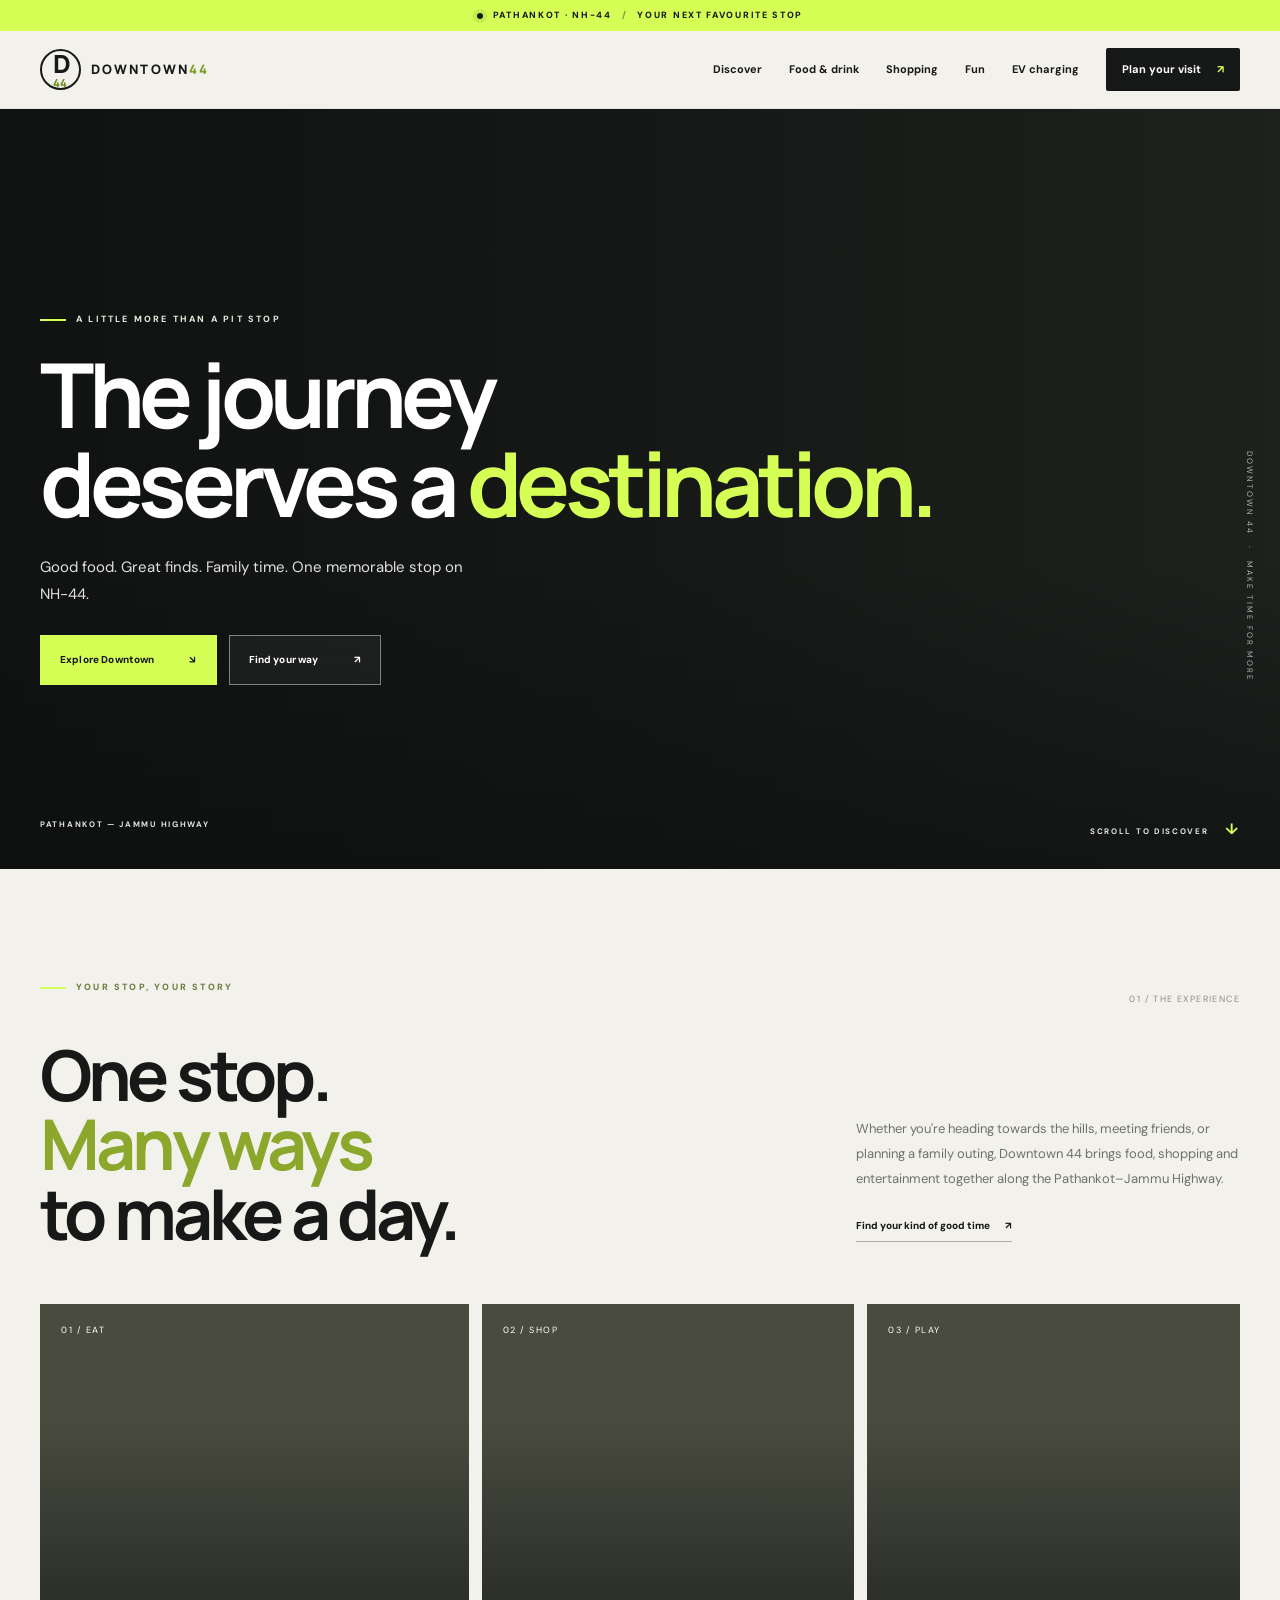
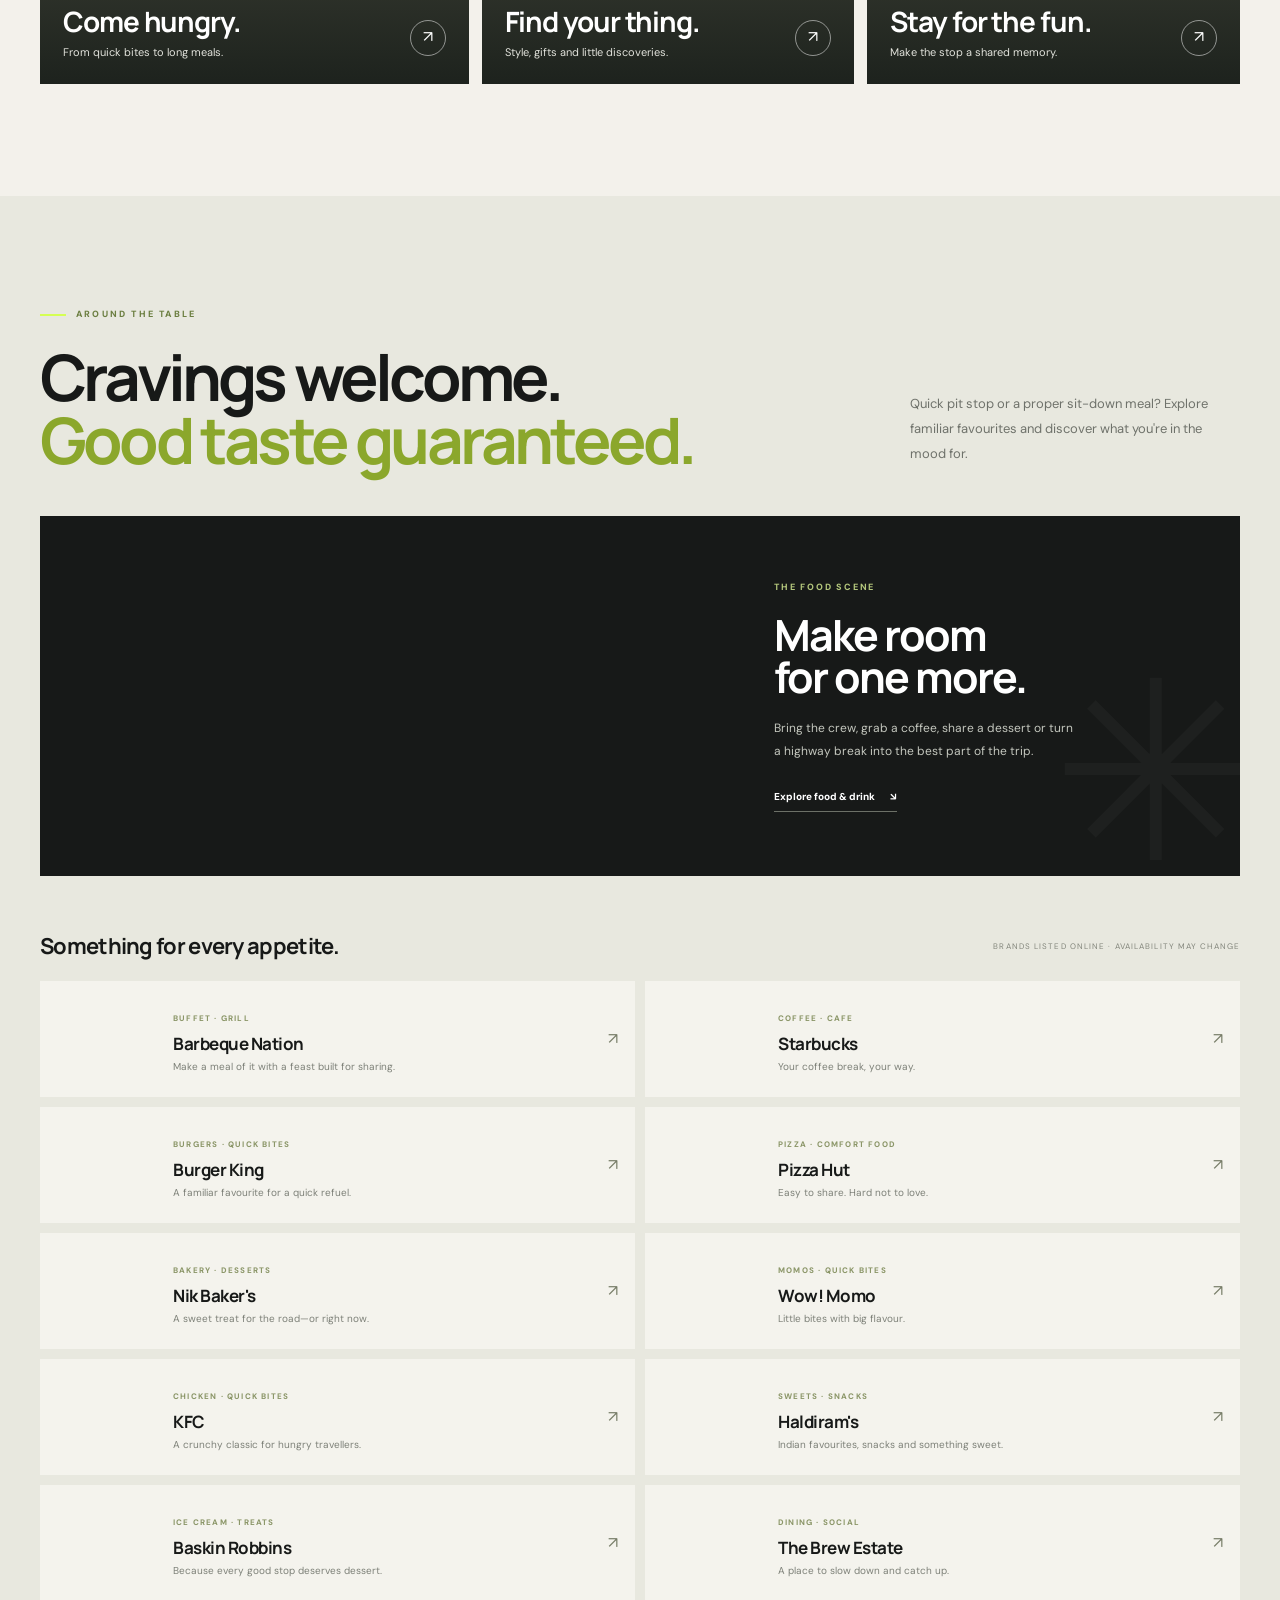
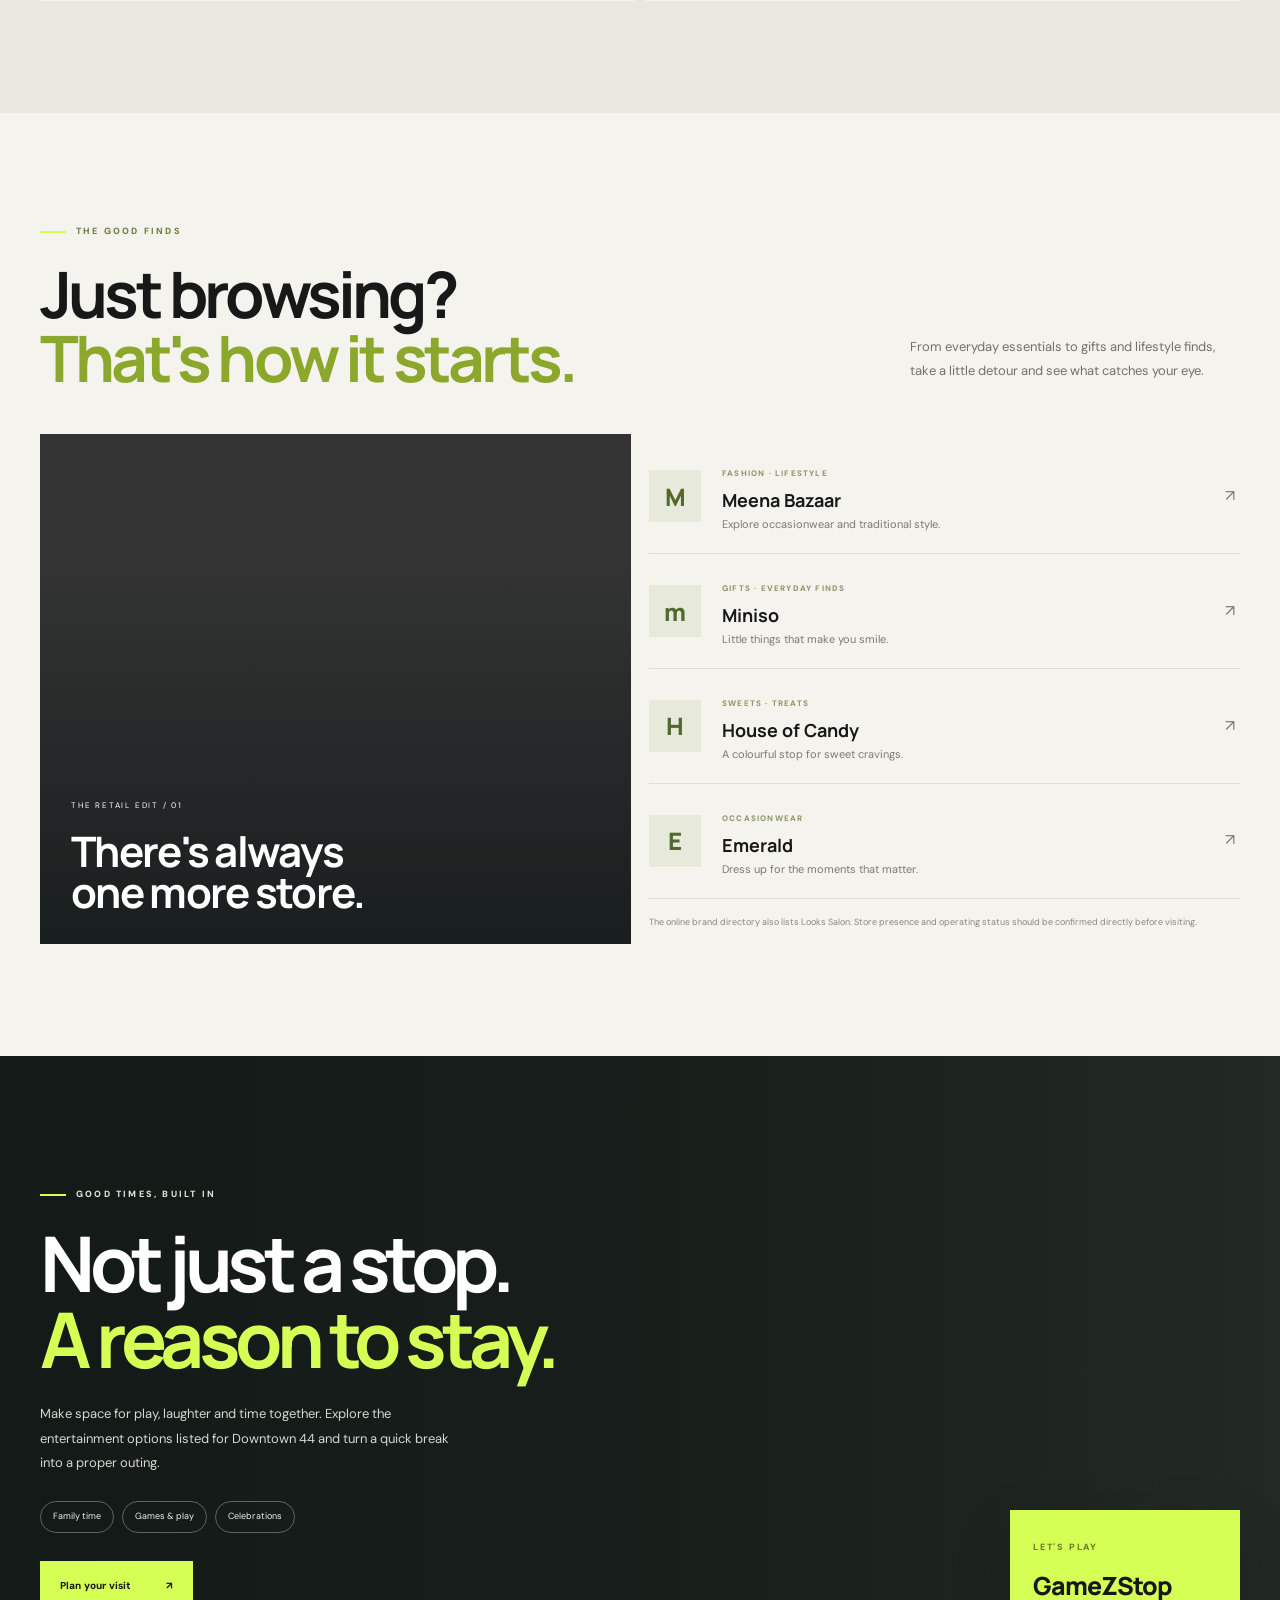
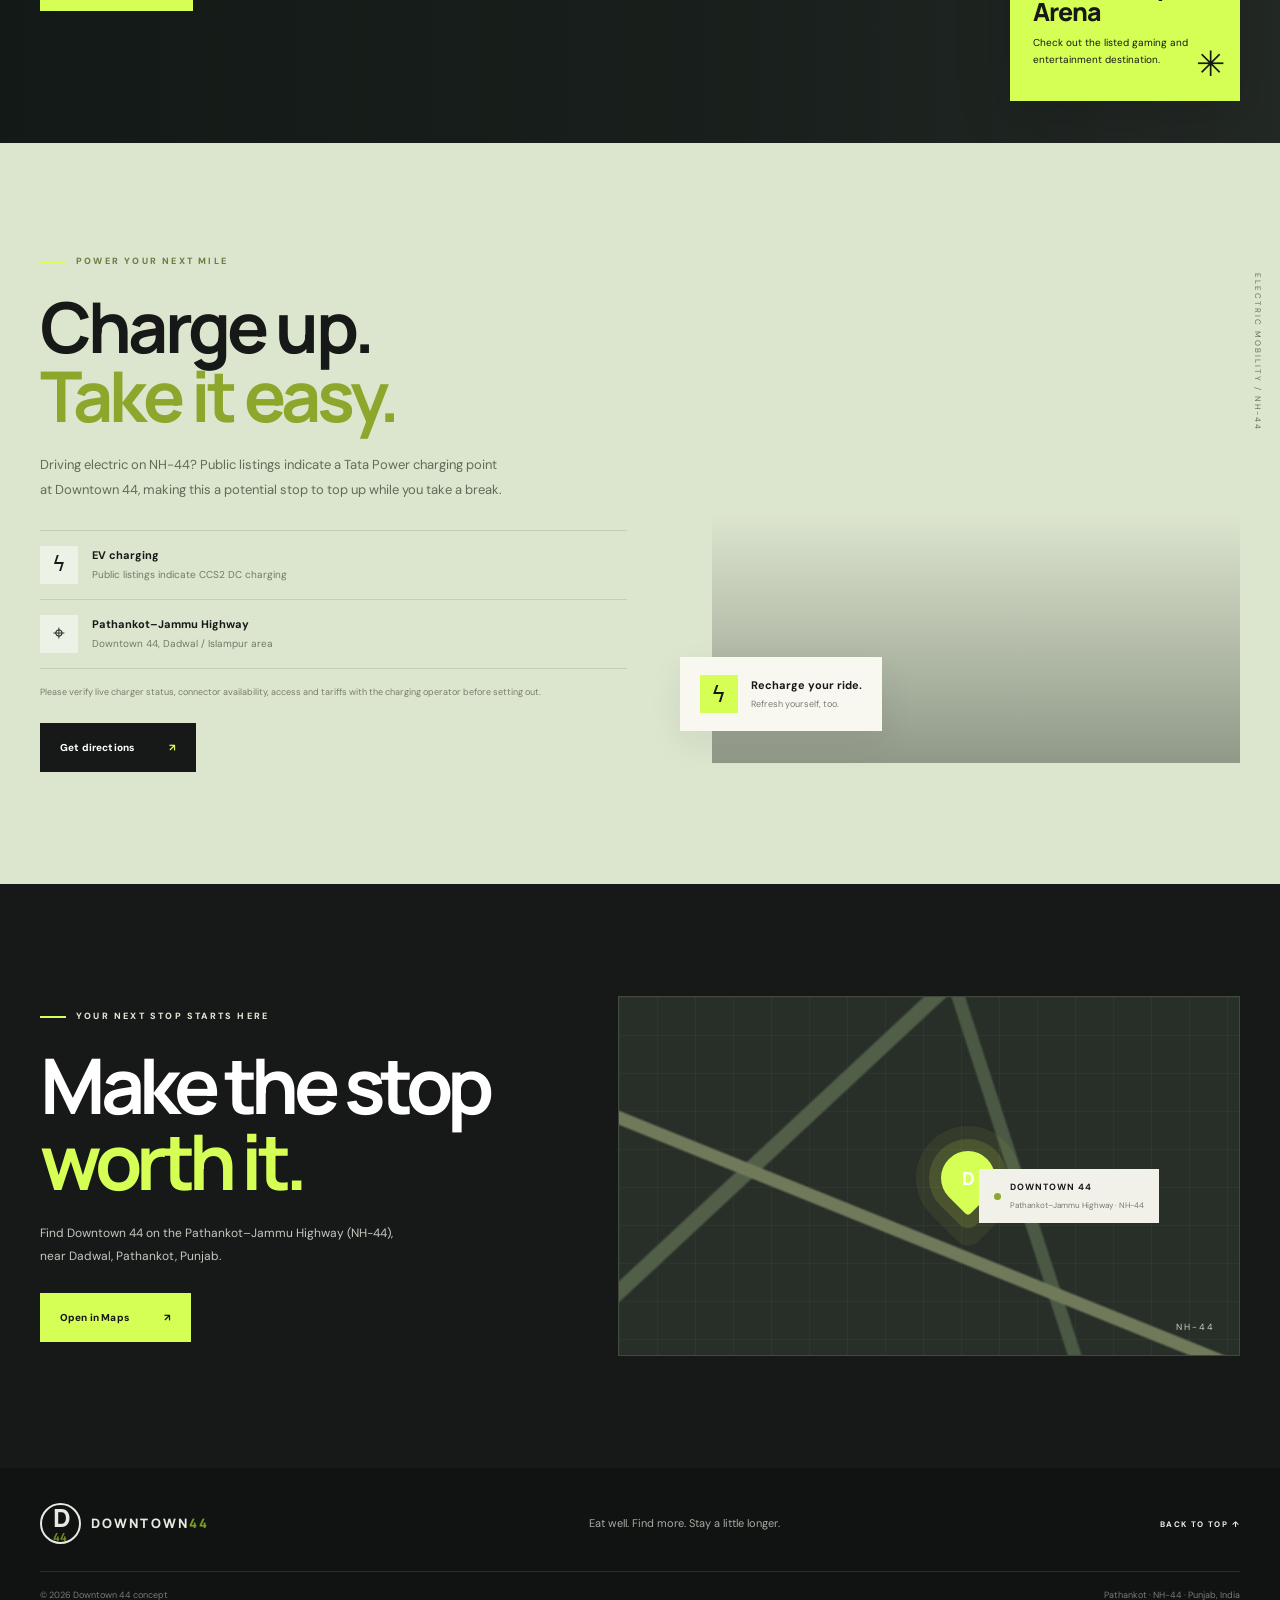
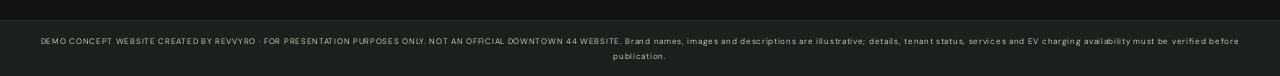
==== index.html @ 4dc2b1dd "Add files via upload" ====
<!DOCTYPE html>
<html lang="en">
<head>
  <meta charset="UTF-8">
  <meta name="viewport" content="width=device-width, initial-scale=1.0">
  <meta name="theme-color" content="#111313">
  <meta name="description" content="A concept website for Downtown 44 on NH-44 near Pathankot: discover food, shopping, family fun and EV charging.">
  <title>Downtown 44 — Make the Stop Worth It</title>
  <link rel="preconnect" href="https://fonts.googleapis.com">
  <link rel="preconnect" href="https://fonts.gstatic.com" crossorigin>
  <link href="https://fonts.googleapis.com/css2?family=DM+Sans:wght@400;500;600;700&family=Manrope:wght@400;500;600;700;800&display=swap" rel="stylesheet">
  <link rel="stylesheet" href="style.css">
  <script src="script.js" defer></script>
</head>
<body>
  <div class="announcement"><span class="pulse"></span> PATHANKOT · NH-44 <span class="announcement-divider">/</span> YOUR NEXT FAVOURITE STOP</div>
  <header class="header" id="top">
    <a class="brand" href="#top" aria-label="Downtown 44 home"><span class="brand-symbol">D<span>44</span></span><span class="brand-word">DOWNTOWN<span>44</span></span></a>
    <button class="menu-toggle" id="menuToggle" aria-label="Open navigation" aria-expanded="false">☰</button>
    <nav class="nav" id="nav">
      <a href="#discover">Discover</a><a href="#food">Food & drink</a><a href="#shopping">Shopping</a><a href="#fun">Fun</a><a href="#ev">EV charging</a>
      <a class="nav-visit" href="#visit">Plan your visit <span>↗</span></a>
    </nav>
  </header>

  <main>
    <section class="hero" id="discover">
      <div class="hero-image" role="img" aria-label="Modern lifestyle destination at golden hour"></div>
      <div class="hero-shade"></div>
      <div class="hero-content wrap">
        <p class="eyebrow light"><span class="eyebrow-line"></span> A LITTLE MORE THAN A PIT STOP</p>
        <h1>The journey<br>deserves a <em>destination.</em></h1>
        <p class="hero-lead">Good food. Great finds. Family time. One memorable stop on NH-44.</p>
        <div class="hero-buttons"><a class="btn btn-lime" href="#experiences">Explore Downtown <span>↘</span></a><a class="btn btn-glass" href="#visit">Find your way <span>↗</span></a></div>
        <div class="hero-bottom"><span>PATHANKOT — JAMMU HIGHWAY</span><span class="hero-scroll">SCROLL TO DISCOVER <b>↓</b></span></div>
      </div>
      <div class="hero-side-label">DOWNTOWN 44 <span>·</span> MAKE TIME FOR MORE</div>
    </section>

    <section class="intro wrap section-pad" id="experiences">
      <div class="intro-top reveal"><p class="eyebrow"><span class="eyebrow-line"></span> YOUR STOP, YOUR STORY</p><span class="section-number">01 / THE EXPERIENCE</span></div>
      <div class="intro-grid reveal"><h2>One stop.<br><em>Many ways</em><br>to make a day.</h2><div class="intro-copy"><p>Whether you're heading towards the hills, meeting friends, or planning a family outing, Downtown 44 brings food, shopping and entertainment together along the Pathankot–Jammu Highway.</p><a class="under-link" href="#food">Find your kind of good time <span>↗</span></a></div></div>
      <div class="category-grid">
        <a class="category-card category-food reveal" href="#food"><div class="category-bg"></div><span class="category-index">01 / EAT</span><div class="category-info"><h3>Come hungry.</h3><span class="round-arrow">↗</span><p>From quick bites to long meals.</p></div></a>
        <a class="category-card category-shop reveal" href="#shopping"><div class="category-bg"></div><span class="category-index">02 / SHOP</span><div class="category-info"><h3>Find your thing.</h3><span class="round-arrow">↗</span><p>Style, gifts and little discoveries.</p></div></a>
        <a class="category-card category-fun reveal" href="#fun"><div class="category-bg"></div><span class="category-index">03 / PLAY</span><div class="category-info"><h3>Stay for the fun.</h3><span class="round-arrow">↗</span><p>Make the stop a shared memory.</p></div></a>
      </div>
    </section>

    <section class="food-section section-pad" id="food">
      <div class="wrap">
        <div class="section-head reveal"><div><p class="eyebrow"><span class="eyebrow-line"></span> AROUND THE TABLE</p><h2>Cravings welcome.<br><em>Good taste guaranteed.</em></h2></div><p>Quick pit stop or a proper sit-down meal? Explore familiar favourites and discover what you're in the mood for.</p></div>
        <div class="food-feature reveal">
          <div class="food-photo"></div>
          <div class="food-feature-copy"><span class="kicker">THE FOOD SCENE</span><h3>Make room<br>for one more.</h3><p>Bring the crew, grab a coffee, share a dessert or turn a highway break into the best part of the trip.</p><a class="under-link" href="#food-list">Explore food & drink <span>↘</span></a><span class="big-asterisk">✳</span></div>
        </div>
        <div class="brand-heading reveal" id="food-list"><h3>Something for every appetite.</h3><span>BRANDS LISTED ONLINE · AVAILABILITY MAY CHANGE</span></div>
        <div class="brand-grid">
          <article class="brand-card reveal"><div class="brand-photo photo-bbq"></div><div><span class="brand-type">BUFFET · GRILL</span><h4>Barbeque Nation</h4><p>Make a meal of it with a feast built for sharing.</p></div><span class="brand-arrow">↗</span></article>
          <article class="brand-card reveal"><div class="brand-photo photo-coffee"></div><div><span class="brand-type">COFFEE · CAFE</span><h4>Starbucks</h4><p>Your coffee break, your way.</p></div><span class="brand-arrow">↗</span></article>
          <article class="brand-card reveal"><div class="brand-photo photo-burger"></div><div><span class="brand-type">BURGERS · QUICK BITES</span><h4>Burger King</h4><p>A familiar favourite for a quick refuel.</p></div><span class="brand-arrow">↗</span></article>
          <article class="brand-card reveal"><div class="brand-photo photo-pizza"></div><div><span class="brand-type">PIZZA · COMFORT FOOD</span><h4>Pizza Hut</h4><p>Easy to share. Hard not to love.</p></div><span class="brand-arrow">↗</span></article>
          <article class="brand-card reveal"><div class="brand-photo photo-bakery"></div><div><span class="brand-type">BAKERY · DESSERTS</span><h4>Nik Baker's</h4><p>A sweet treat for the road—or right now.</p></div><span class="brand-arrow">↗</span></article>
          <article class="brand-card reveal"><div class="brand-photo photo-momo"></div><div><span class="brand-type">MOMOS · QUICK BITES</span><h4>Wow! Momo</h4><p>Little bites with big flavour.</p></div><span class="brand-arrow">↗</span></article>
          <article class="brand-card reveal"><div class="brand-photo photo-kfc"></div><div><span class="brand-type">CHICKEN · QUICK BITES</span><h4>KFC</h4><p>A crunchy classic for hungry travellers.</p></div><span class="brand-arrow">↗</span></article>
          <article class="brand-card reveal"><div class="brand-photo photo-sweets"></div><div><span class="brand-type">SWEETS · SNACKS</span><h4>Haldiram's</h4><p>Indian favourites, snacks and something sweet.</p></div><span class="brand-arrow">↗</span></article>
          <article class="brand-card reveal"><div class="brand-photo photo-icecream"></div><div><span class="brand-type">ICE CREAM · TREATS</span><h4>Baskin Robbins</h4><p>Because every good stop deserves dessert.</p></div><span class="brand-arrow">↗</span></article>
          <article class="brand-card reveal"><div class="brand-photo photo-brew"></div><div><span class="brand-type">DINING · SOCIAL</span><h4>The Brew Estate</h4><p>A place to slow down and catch up.</p></div><span class="brand-arrow">↗</span></article>
        </div>
      </div>
    </section>

    <section class="shopping-section section-pad" id="shopping">
      <div class="wrap">
        <div class="section-head reveal"><div><p class="eyebrow"><span class="eyebrow-line"></span> THE GOOD FINDS</p><h2>Just browsing?<br><em>That's how it starts.</em></h2></div><p>From everyday essentials to gifts and lifestyle finds, take a little detour and see what catches your eye.</p></div>
        <div class="shopping-layout">
          <div class="shopping-main reveal"><div class="shopping-image"></div><div class="shopping-caption"><span>THE RETAIL EDIT / 01</span><h3>There's always<br>one more store.</h3></div></div>
          <div class="shopping-side">
            <article class="shop-item reveal"><span class="shop-symbol">M</span><div><span class="brand-type">FASHION · LIFESTYLE</span><h3>Meena Bazaar</h3><p>Explore occasionwear and traditional style.</p></div><span class="brand-arrow">↗</span></article>
            <article class="shop-item reveal"><span class="shop-symbol">m</span><div><span class="brand-type">GIFTS · EVERYDAY FINDS</span><h3>Miniso</h3><p>Little things that make you smile.</p></div><span class="brand-arrow">↗</span></article>
            <article class="shop-item reveal"><span class="shop-symbol">H</span><div><span class="brand-type">SWEETS · TREATS</span><h3>House of Candy</h3><p>A colourful stop for sweet cravings.</p></div><span class="brand-arrow">↗</span></article>
            <article class="shop-item reveal"><span class="shop-symbol">E</span><div><span class="brand-type">OCCASIONWEAR</span><h3>Emerald</h3><p>Dress up for the moments that matter.</p></div><span class="brand-arrow">↗</span></article>
            <p class="small-note">The online brand directory also lists Looks Salon. Store presence and operating status should be confirmed directly before visiting.</p>
          </div>
        </div>
      </div>
    </section>

    <section class="fun-section section-pad" id="fun">
      <div class="fun-image"></div><div class="fun-overlay"></div>
      <div class="wrap fun-content reveal"><p class="eyebrow light"><span class="eyebrow-line"></span> GOOD TIMES, BUILT IN</p><h2>Not just a stop.<br><em>A reason to stay.</em></h2><p>Make space for play, laughter and time together. Explore the entertainment options listed for Downtown 44 and turn a quick break into a proper outing.</p><div class="fun-pills"><span>Family time</span><span>Games & play</span><span>Celebrations</span></div><a class="btn btn-lime" href="#visit">Plan your visit <span>↗</span></a></div>
      <div class="fun-card reveal"><span class="kicker">LET'S PLAY</span><h3>GameZStop<br>Arena</h3><p>Check out the listed gaming and entertainment destination.</p><span class="fun-card-mark">✳</span></div>
    </section>

    <section class="ev-section section-pad" id="ev">
      <div class="wrap ev-layout">
        <div class="ev-copy reveal"><p class="eyebrow"><span class="eyebrow-line"></span> POWER YOUR NEXT MILE</p><h2>Charge up.<br><em>Take it easy.</em></h2><p>Driving electric on NH-44? Public listings indicate a Tata Power charging point at Downtown 44, making this a potential stop to top up while you take a break.</p><div class="ev-details"><div><span class="ev-icon">ϟ</span><span><b>EV charging</b><small>Public listings indicate CCS2 DC charging</small></span></div><div><span class="ev-icon">⌖</span><span><b>Pathankot–Jammu Highway</b><small>Downtown 44, Dadwal / Islampur area</small></span></div></div><p class="ev-warning">Please verify live charger status, connector availability, access and tariffs with the charging operator before setting out.</p><a class="btn btn-dark" href="https://www.google.com/maps/search/?api=1&query=Downtown+44+Pathankot+Jammu+Highway" target="_blank" rel="noopener">Get directions <span>↗</span></a></div>
        <div class="ev-visual reveal"><div class="ev-photo"></div><div class="charge-badge"><span class="charge-bolt">ϟ</span><span><b>Recharge your ride.</b><small>Refresh yourself, too.</small></span></div><span class="ev-vertical">ELECTRIC MOBILITY / NH-44</span></div>
      </div>
    </section>

    <section class="visit-section section-pad" id="visit">
      <div class="wrap visit-layout">
        <div class="visit-copy reveal"><p class="eyebrow light"><span class="eyebrow-line"></span> YOUR NEXT STOP STARTS HERE</p><h2>Make the stop<br><em>worth it.</em></h2><p>Find Downtown 44 on the Pathankot–Jammu Highway (NH-44), near Dadwal, Pathankot, Punjab.</p><a class="btn btn-lime" href="https://www.google.com/maps/search/?api=1&query=Pathankot+Downtown+44" target="_blank" rel="noopener">Open in Maps <span>↗</span></a></div>
        <div class="map-card reveal"><div class="map-lines"></div><div class="map-pin"><span>D</span></div><div class="map-label"><span class="map-label-dot"></span><div><b>DOWNTOWN 44</b><small>Pathankot–Jammu Highway · NH-44</small></div></div><div class="map-road-label">NH-44</div></div>
      </div>
    </section>
  </main>

  <footer class="footer">
    <div class="wrap footer-top"><a class="brand footer-brand" href="#top"><span class="brand-symbol">D<span>44</span></span><span class="brand-word">DOWNTOWN<span>44</span></span></a><p>Eat well. Find more. Stay a little longer.</p><a class="back-top" href="#top">BACK TO TOP ↑</a></div>
    <div class="wrap footer-bottom"><span>© <span id="year"></span> Downtown 44 concept</span><span>Pathankot · NH-44 · Punjab, India</span></div>
    <div class="demo-disclaimer">DEMO CONCEPT WEBSITE CREATED BY REVVYRO · FOR PRESENTATION PURPOSES ONLY. NOT AN OFFICIAL DOWNTOWN 44 WEBSITE. Brand names, images and descriptions are illustrative; details, tenant status, services and EV charging availability must be verified before publication.</div>
  </footer>
</body>
</html>
---- style.css ----
*{box-sizing:border-box}html{scroll-behavior:smooth;scroll-padding-top:92px}body{margin:0;background:#f3f1eb;color:#171918;font-family:"DM Sans",sans-serif;line-height:1.55}a{color:inherit;text-decoration:none}img{max-width:100%}:root{--ink:#171918;--muted:#71746e;--paper:#f3f1eb;--lime:#d5ff54;--line:#dcdcd3;--serif:"Manrope",sans-serif}.wrap{width:min(1200px,calc(100% - 64px));margin-inline:auto}.announcement{height:31px;display:flex;align-items:center;justify-content:center;gap:10px;background:var(--lime);font-size:9px;font-weight:800;letter-spacing:1.7px}.pulse{height:6px;width:6px;background:#171918;border-radius:50%;box-shadow:0 0 0 4px #17191816}.announcement-divider{opacity:.45}.header{height:78px;display:flex;align-items:center;justify-content:space-between;padding:0 max(32px,calc((100vw - 1200px)/2));position:sticky;top:0;z-index:50;background:rgba(243,241,235,.92);backdrop-filter:blur(18px);border-bottom:1px solid #17191810}.brand{display:flex;align-items:center;gap:10px}.brand-symbol{font:800 25px/1 var(--serif);letter-spacing:-2px;border:2px solid #171918;border-radius:50%;width:41px;height:41px;display:grid;place-items:center;position:relative}.brand-symbol span{font-size:11px;letter-spacing:-.5px;color:#6d8e1a;margin-left:-2px}.brand-word{font:800 13px/1 var(--serif);letter-spacing:2.1px}.brand-word span{color:#7c9c25}.nav{display:flex;align-items:center;gap:27px;font-size:11px;font-weight:700}.nav>a:not(.nav-visit){position:relative}.nav>a:not(.nav-visit):after{content:"";position:absolute;left:0;bottom:-7px;width:0;height:1px;background:#171918;transition:width .25s}.nav>a:not(.nav-visit):hover:after{width:100%}.nav-visit{background:#171918;color:white;padding:13px 16px;border-radius:2px}.nav-visit span{color:var(--lime);margin-left:13px}.menu-toggle{display:none}
.hero{height:min(760px,calc(100vh - 109px));min-height:620px;position:relative;overflow:hidden;background:#20221f;color:white}.hero-image{position:absolute;inset:0;background-image:url("https://dynamic-media-cdn.tripadvisor.com/media/photo-o/32/dd/12/af/pathankot-downtown-44.jpg?h=1200&s=1&w=1200");background-size:cover;background-position:center 48%;animation:heroZoom 18s ease-in-out infinite alternate;transform:scale(1.04)}.hero-shade{position:absolute;inset:0;background:linear-gradient(90deg,rgba(12,15,14,.82) 0%,rgba(12,15,14,.55) 48%,rgba(12,15,14,.08) 100%),linear-gradient(0deg,rgba(12,15,14,.62),transparent 40%)}.hero-content{position:relative;z-index:2;height:100%;display:flex;flex-direction:column;justify-content:center;padding-top:20px}.eyebrow{font-size:9px;font-weight:800;letter-spacing:2.2px;color:#6b7e40;margin:0 0 23px;display:flex;align-items:center;gap:10px}.eyebrow.light{color:#e4e7d9}.eyebrow-line{display:inline-block;width:26px;height:2px;background:var(--lime)}h1,h2,h3,h4,p{margin-top:0}.hero h1,.intro h2,.section-head h2,.fun-content h2,.ev-copy h2,.visit-copy h2{font:700 clamp(53px,7vw,94px)/.99 var(--serif);letter-spacing:-5.5px;margin:0}.hero h1 em,.intro h2 em,.section-head h2 em,.fun-content h2 em,.ev-copy h2 em,.visit-copy h2 em{font-style:normal;color:var(--lime)}.hero-lead{max-width:440px;font-size:15px;line-height:1.8;color:#e1e2dd;margin:27px 0 27px}.hero-buttons{display:flex;gap:12px}.btn{display:inline-flex;align-items:center;justify-content:space-between;gap:35px;padding:16px 19px;font-size:10px;font-weight:800;letter-spacing:.15px;transition:transform .25s,background .25s;border:1px solid transparent}.btn:hover{transform:translateY(-3px)}.btn-lime{background:var(--lime);color:#171918}.btn-lime:hover{background:#e1ff88}.btn-glass{border-color:#ffffff70;color:white;background:#ffffff0c;backdrop-filter:blur(10px)}.btn-glass:hover{background:#ffffff1b}.btn-dark{background:#171918;color:white}.btn-dark span{color:var(--lime)}.hero-bottom{position:absolute;bottom:28px;left:0;right:0;display:flex;justify-content:space-between;font-size:8px;letter-spacing:1.7px;font-weight:700;color:#e5e6df}.hero-scroll b{color:var(--lime);font-size:15px;margin-left:13px}.hero-side-label{position:absolute;right:24px;top:45%;writing-mode:vertical-rl;letter-spacing:2px;font-size:8px;color:#ffffffa6}.hero-side-label span{color:var(--lime);padding:7px 0}
.section-pad{padding:112px 0}.intro-top{display:flex;justify-content:space-between;align-items:center}.section-number{font-size:9px;color:#8b8c82;letter-spacing:1.4px}.intro-grid{display:grid;grid-template-columns:1.15fr .6fr;gap:80px;align-items:end;margin:22px 0 56px}.intro h2,.section-head h2,.ev-copy h2{font-size:clamp(46px,5.5vw,70px);letter-spacing:-3.8px}.intro h2 em,.section-head h2 em,.ev-copy h2 em{color:#8ba72c}.intro-copy{padding-bottom:6px}.intro-copy p,.section-head>p{font-size:13px;color:#6f726b;line-height:1.9}.under-link{display:inline-block;margin-top:14px;font-size:10px;font-weight:800;border-bottom:1px solid #aeb0a6;padding-bottom:7px}.under-link span{margin-left:13px}.category-grid{display:grid;grid-template-columns:1.15fr 1fr 1fr;gap:13px}.category-card{height:380px;position:relative;overflow:hidden;color:white;background:#4b4d40}.category-bg{position:absolute;inset:0;background-size:cover;background-position:center;transition:transform .8s cubic-bezier(.2,.7,.2,1)}.category-card:hover .category-bg{transform:scale(1.07)}.category-bg:after{content:"";position:absolute;inset:0;background:linear-gradient(0deg,#111714c9 0%,#11171408 70%)}.category-food .category-bg{background-image:url("https://bn.barbequenation.com/sites/default/files/styles/webp_convert/public/2025-02/DSC08572_6_11zon.jpg.webp?itok=7MD4poUl")}.category-shop .category-bg{background-image:url("https://is1-ssl.mzstatic.com/image/thumb/zrn33TD40R5q4GApuZZ0Zw/1600x1040bb.png")}.category-fun .category-bg{background-image:url("https://media.licdn.com/dms/image/v2/C4D22AQFE0TpWUgr4Tg/feedshare-shrink_800/feedshare-shrink_800/0/1647827990464?e=2147483647&t=P0e_RGbykfJbpN4oZSQeIOB7Jr4Sf2uPBgRId0QOll4&v=beta")}.category-index{position:absolute;top:20px;left:21px;font-size:9px;letter-spacing:1.5px}.category-info{position:absolute;bottom:23px;left:23px;right:23px}.category-info h3{font:700 28px var(--serif);letter-spacing:-1.1px;margin:0}.category-info p{font-size:11px;color:#e1e2db;margin:4px 0 0}.round-arrow{position:absolute;right:0;bottom:5px;border:1px solid #ffffff80;border-radius:50%;width:36px;height:36px;display:grid;place-items:center;transition:background .2s,color .2s}.category-card:hover .round-arrow{background:var(--lime);color:#171918;border-color:var(--lime)}
.food-section{background:#e8e8df}.section-head{display:flex;justify-content:space-between;align-items:end;gap:55px;margin-bottom:45px}.section-head h2{font-size:clamp(42px,5vw,65px)}.section-head>p{max-width:330px;margin-bottom:5px}.food-feature{display:grid;grid-template-columns:1.15fr .85fr;min-height:360px;background:#171918;color:white}.food-photo{min-height:360px;background:url("https://bn.barbequenation.com/sites/default/files/styles/webp_convert/public/2025-02/DSC08572_6_11zon.jpg.webp?itok=7MD4poUl") center/cover}.food-feature-copy{position:relative;overflow:hidden;padding:48px 44px;display:flex;flex-direction:column;align-items:flex-start;justify-content:center}.kicker{font-size:9px;letter-spacing:1.8px;color:#b4c77c;font-weight:800}.food-feature-copy h3{font:700 43px/.98 var(--serif);letter-spacing:-2px;margin:19px 0}.food-feature-copy p{font-size:12px;color:#c4c7be;line-height:1.9;max-width:300px}.food-feature-copy .under-link{color:white;border-color:#6c7067}.big-asterisk{position:absolute;right:-20px;bottom:-93px;font-size:250px;color:#ffffff08}.brand-heading{display:flex;align-items:center;justify-content:space-between;margin:55px 0 20px}.brand-heading h3{font:700 22px var(--serif);letter-spacing:-.7px;margin:0}.brand-heading>span{font-size:8px;color:#83867c;letter-spacing:1.1px}.brand-grid{display:grid;grid-template-columns:repeat(2,1fr);gap:10px}.brand-card{min-height:116px;display:grid;grid-template-columns:104px 1fr 20px;gap:17px;align-items:center;background:#f4f3ed;padding:12px;position:relative;transition:transform .25s,box-shadow .25s}.brand-card:hover{transform:translateY(-3px);box-shadow:0 12px 25px #24291a0b}.brand-photo{width:104px;height:92px;background-size:cover;background-position:center;filter:saturate(.8)}.photo-bbq{background-image:url("https://images.unsplash.com/photo-1544025162-d76694265947?auto=format&fit=crop&w=350&q=75")}.photo-coffee{background-image:url("https://images.unsplash.com/photo-1509042239860-f550ce710b93?auto=format&fit=crop&w=350&q=75")}.photo-burger{background-image:url("https://images.unsplash.com/photo-1568901346375-23c9450c58cd?auto=format&fit=crop&w=350&q=75")}.photo-pizza{background-image:url("https://images.unsplash.com/photo-1513104890138-7c749659a591?auto=format&fit=crop&w=350&q=75")}.photo-bakery{background-image:url("https://images.unsplash.com/photo-1509440159596-0249088772ff?auto=format&fit=crop&w=350&q=75")}.photo-momo{background-image:url("https://images.unsplash.com/photo-1563245372-f21724e3856d?auto=format&fit=crop&w=350&q=75")}.photo-kfc{background-image:url("https://images.unsplash.com/photo-1626082927389-6cd097cdc6ec?auto=format&fit=crop&w=350&q=75")}.photo-sweets{background-image:url("https://images.unsplash.com/photo-1571506165871-ee72a35bc9d4?auto=format&fit=crop&w=350&q=75")}.photo-icecream{background-image:url("https://images.unsplash.com/photo-1563805042-7684c019e1cb?auto=format&fit=crop&w=350&q=75")}.photo-brew{background-image:url("https://images.unsplash.com/photo-1514933651103-005eec06c04b?auto=format&fit=crop&w=350&q=75")}.brand-type{font-size:8px;font-weight:800;letter-spacing:1.2px;color:#8b9668}.brand-card h4{font:700 17px var(--serif);letter-spacing:-.5px;margin:4px 0}.brand-card p{font-size:10px;color:#7d8078;margin:0;line-height:1.6}.brand-arrow{font-size:16px;color:#777d68;justify-self:center}
.shopping-section{background:#f5f3ed}.shopping-layout{display:grid;grid-template-columns:1fr 1fr;gap:18px}.shopping-main{position:relative;min-height:510px;background:#333}.shopping-image{position:absolute;inset:0;background:url("https://dynamic-media-cdn.tripadvisor.com/media/photo-o/32/dd/12/af/pathankot-downtown-44.jpg?h=1200&s=1&w=1200") center/cover}.shopping-image:after{content:"";position:absolute;inset:0;background:linear-gradient(0deg,#111918c9,transparent 75%)}.shopping-caption{position:absolute;bottom:31px;left:31px;color:white}.shopping-caption span{font-size:8px;letter-spacing:1.8px}.shopping-caption h3{font:700 42px/.98 var(--serif);letter-spacing:-1.7px;margin:15px 0 0}.shopping-side{display:flex;flex-direction:column;justify-content:center}.shop-item{display:grid;grid-template-columns:56px 1fr 20px;gap:17px;align-items:center;padding:20px 0;border-bottom:1px solid var(--line)}.shop-symbol{width:52px;height:52px;display:grid;place-items:center;background:#e7e9db;font:800 24px var(--serif);color:#53682b}.shop-item h3{font:700 18px var(--serif);margin:4px 0}.shop-item p{font-size:11px;color:#777b72;margin:0}.small-note{font-size:9px;line-height:1.7;color:#85887f;margin-top:16px}
.fun-section{position:relative;min-height:590px;background:#252b27;color:white;overflow:hidden;display:flex;align-items:center}.fun-image{position:absolute;inset:0;background:url("https://media.licdn.com/dms/image/v2/C4D22AQFE0TpWUgr4Tg/feedshare-shrink_800/feedshare-shrink_800/0/1647827990464?e=2147483647&t=P0e_RGbykfJbpN4oZSQeIOB7Jr4Sf2uPBgRId0QOll4&v=beta") center 45%/cover;filter:saturate(.8)}.fun-overlay{position:absolute;inset:0;background:linear-gradient(90deg,#121815ed 0%,#121815a8 55%,#12181520 100%)}.fun-content{position:relative;z-index:1;padding-top:20px;padding-bottom:20px}.fun-content h2,.visit-copy h2{font-size:clamp(48px,6vw,77px)}.fun-content>p:not(.eyebrow){max-width:430px;font-size:13px;line-height:1.9;color:#d5d8cf;margin:25px 0}.fun-pills{display:flex;gap:8px;flex-wrap:wrap;margin-bottom:28px}.fun-pills span{font-size:9px;padding:8px 12px;border:1px solid #ffffff50;border-radius:30px;color:#f1f2ed}.fun-card{position:absolute;z-index:2;right:max(32px,calc((100vw - 1200px)/2));bottom:42px;width:230px;padding:23px;background:var(--lime);color:#171918;box-shadow:0 18px 55px #0002}.fun-card .kicker{color:#687d24}.fun-card h3{font:800 25px/1.05 var(--serif);letter-spacing:-1px;margin:15px 0 8px}.fun-card p{font-size:10px;line-height:1.7;max-width:160px}.fun-card-mark{position:absolute;right:15px;bottom:9px;font-size:35px}
.ev-section{background:#dce5ce}.ev-layout{display:grid;grid-template-columns:1fr .9fr;gap:85px;align-items:center}.ev-copy h2{font-size:clamp(48px,5.5vw,70px)}.ev-copy>p:not(.eyebrow):not(.ev-warning){font-size:13px;line-height:1.9;color:#626b59;max-width:470px;margin:23px 0}.ev-details{border-top:1px solid #c4cfb4;margin:27px 0 15px}.ev-details>div{display:flex;gap:14px;align-items:center;border-bottom:1px solid #c4cfb4;padding:15px 0}.ev-icon{display:grid;place-items:center;width:38px;height:38px;background:#edf2e6;font-size:21px}.ev-details b,.ev-details small{display:block}.ev-details b{font-size:11px}.ev-details small{font-size:10px;color:#727a68;margin-top:3px}.ev-warning{font-size:9px;line-height:1.8;color:#777e6d;margin:0 0 23px}.ev-visual{height:500px;position:relative}.ev-photo{position:absolute;inset:0;background:url("https://is1-ssl.mzstatic.com/image/thumb/zrn33TD40R5q4GApuZZ0Zw/1600x1040bb.png") center/cover}.ev-photo:after{content:"";position:absolute;inset:0;background:linear-gradient(0deg,#13191660,transparent 50%)}.charge-badge{position:absolute;left:-32px;bottom:32px;background:#f8f8f1;padding:18px 20px;display:flex;align-items:center;gap:13px;box-shadow:0 12px 35px #20271912}.charge-bolt{width:38px;height:38px;display:grid;place-items:center;background:var(--lime);font-size:23px}.charge-badge b,.charge-badge small{display:block}.charge-badge b{font-size:11px}.charge-badge small{font-size:9px;color:#777c70;margin-top:4px}.ev-vertical{position:absolute;right:-24px;top:10px;writing-mode:vertical-rl;font-size:8px;letter-spacing:2px;color:#65705b}
.visit-section{background:#171918;color:white}.visit-layout{display:grid;grid-template-columns:.8fr 1fr;gap:80px;align-items:center}.visit-copy h2 em{color:var(--lime)}.visit-copy>p:not(.eyebrow){font-size:12px;line-height:1.9;color:#c5c9c0;max-width:360px;margin:23px 0 25px}.map-card{height:360px;position:relative;overflow:hidden;background:#282e28;border:1px solid #41483c;background-image:linear-gradient(#ffffff08 1px,transparent 1px),linear-gradient(90deg,#ffffff08 1px,transparent 1px);background-size:38px 38px}.map-lines{position:absolute;inset:-20%;background:linear-gradient(30deg,transparent 42%,#707a5b 42.3%,#707a5b 43.5%,transparent 43.8%),linear-gradient(145deg,transparent 35%,#515e48 35.3%,#515e48 36.7%,transparent 37%),linear-gradient(80deg,transparent 58%,#4b5944 58.3%,#4b5944 59.4%,transparent 59.7%);transform:rotate(-8deg)}.map-pin{position:absolute;left:52%;top:43%;width:54px;height:54px;background:var(--lime);border-radius:50% 50% 50% 4px;transform:rotate(-45deg);display:grid;place-items:center;box-shadow:0 0 0 12px #d5ff5422,0 0 0 25px #d5ff5410}.map-pin span{font:800 18px var(--serif);transform:rotate(45deg)}.map-label{position:absolute;left:calc(52% + 38px);top:48%;background:#f2f1e9;color:#171918;padding:12px 15px;display:flex;align-items:center;gap:9px;white-space:nowrap}.map-label-dot{width:7px;height:7px;background:#8ca72d;border-radius:50%}.map-label b,.map-label small{display:block}.map-label b{font-size:9px;letter-spacing:1px}.map-label small{font-size:8px;color:#75796f;margin-top:4px}.map-road-label{position:absolute;right:24px;bottom:20px;color:#cbd1c2;font-size:9px;letter-spacing:2px}
.footer{background:#111312;color:#e8e9e3;padding:35px 0 0}.footer-top{display:flex;align-items:center;justify-content:space-between;padding-bottom:27px;border-bottom:1px solid #ffffff1b}.footer-brand .brand-symbol{border-color:#e8e9e3}.footer-top>p{font-size:11px;color:#a8aca2;margin:0}.back-top{font-size:8px;font-weight:800;letter-spacing:1.4px}.footer-bottom{display:flex;justify-content:space-between;padding:17px 0;color:#777d73;font-size:9px}.demo-disclaimer{background:#1c201c;color:#c0c6b3;text-align:center;font-size:8px;letter-spacing:.7px;line-height:1.8;padding:13px 24px;border-top:1px solid #ffffff12}
.reveal{opacity:0;transform:translateY(24px);transition:opacity .8s ease,transform .8s cubic-bezier(.2,.7,.2,1)}.reveal.visible{opacity:1;transform:translateY(0)}.category-card:nth-child(2),.brand-card:nth-child(2),.shop-item:nth-child(2){transition-delay:.06s}.category-card:nth-child(3),.brand-card:nth-child(3),.shop-item:nth-child(3){transition-delay:.12s}
@keyframes heroZoom{from{transform:scale(1.04)}to{transform:scale(1.12)}}@media(prefers-reduced-motion:reduce){html{scroll-behavior:auto}*,*:before,*:after{animation:none!important;transition:none!important}.reveal{opacity:1;transform:none}}
@media(max-width:950px){.header{padding:0 25px}.nav{gap:15px}.nav>a{font-size:10px}.wrap{width:calc(100% - 50px)}.intro-grid{gap:35px}.category-card{height:320px}.ev-layout,.visit-layout{gap:40px}.fun-card{right:25px}.brand-card{grid-template-columns:80px 1fr 15px;gap:12px}.brand-photo{width:80px;height:82px}.brand-card h4{font-size:15px}}
@media(max-width:700px){.announcement{font-size:7px;letter-spacing:1.2px}.header{height:68px;padding:0 19px}.brand-word{font-size:11px}.brand-symbol{width:36px;height:36px;font-size:22px}.menu-toggle{display:block;border:0;background:transparent;font-size:24px;color:#171918}.nav{display:none;position:absolute;top:68px;left:0;right:0;padding:20px;background:var(--paper);border-bottom:1px solid var(--line);flex-direction:column;align-items:stretch;gap:20px}.nav.open{display:flex}.nav-visit{text-align:center}.wrap{width:calc(100% - 38px)}.hero{height:690px;min-height:0}.hero-image{background-position:58% center}.hero-shade{background:linear-gradient(90deg,#0c0f0ee8,#0c0f0e6b 100%),linear-gradient(0deg,#0c0f0e80,transparent 45%)}.hero h1{font-size:clamp(50px,12vw,72px);letter-spacing:-3.8px}.hero-lead{font-size:13px;max-width:340px}.hero-bottom{bottom:20px;font-size:7px;letter-spacing:1px}.hero-scroll{font-size:0}.hero-scroll b{font-size:16px}.hero-side-label{right:8px;font-size:7px}.section-pad{padding:76px 0}.intro-top{align-items:flex-start}.section-number{font-size:7px}.intro-grid{grid-template-columns:1fr;gap:20px;margin:12px 0 32px}.intro h2,.section-head h2,.ev-copy h2{font-size:clamp(43px,10vw,58px);letter-spacing:-2.7px}.intro-copy p,.section-head>p{font-size:12px}.category-grid{grid-template-columns:1fr;gap:10px}.category-card{height:300px}.category-info h3{font-size:27px}.section-head{display:block;margin-bottom:30px}.section-head>p{max-width:450px;margin-top:18px}.food-feature{grid-template-columns:1fr}.food-photo{min-height:250px}.food-feature-copy{padding:32px 25px}.food-feature-copy h3{font-size:38px}.brand-heading{display:block;margin:38px 0 16px}.brand-heading h3{font-size:20px}.brand-heading>span{display:block;margin-top:7px;font-size:7px}.brand-grid{grid-template-columns:1fr}.brand-card{grid-template-columns:88px 1fr 16px;min-height:105px}.brand-photo{width:88px;height:80px}.shopping-layout{grid-template-columns:1fr}.shopping-main{min-height:400px}.shopping-side{padding-top:5px}.shop-item{padding:16px 0}.fun-section{min-height:690px;align-items:flex-start;padding-top:76px;padding-bottom:220px}.fun-overlay{background:linear-gradient(90deg,#121815ed,#1218158c),linear-gradient(0deg,#1218158f,transparent)}.fun-content h2,.visit-copy h2{font-size:clamp(47px,10vw,67px);letter-spacing:-3px}.fun-content>p:not(.eyebrow){font-size:12px}.fun-card{bottom:25px;left:19px;right:auto;width:210px;padding:18px}.ev-layout{grid-template-columns:1fr;gap:38px}.ev-visual{height:380px;margin-left:12px}.charge-badge{left:-12px;bottom:20px}.ev-vertical{right:-15px}.visit-layout{grid-template-columns:1fr;gap:35px}.map-card{height:300px}.map-label{left:calc(52% + 25px);padding:10px}.map-label small{white-space:normal;max-width:140px}.footer-top{align-items:flex-start;gap:18px;flex-wrap:wrap}.footer-top>p{order:3;width:100%}.footer-bottom{gap:12px;font-size:8px}.demo-disclaimer{font-size:7px;padding:13px 18px}}
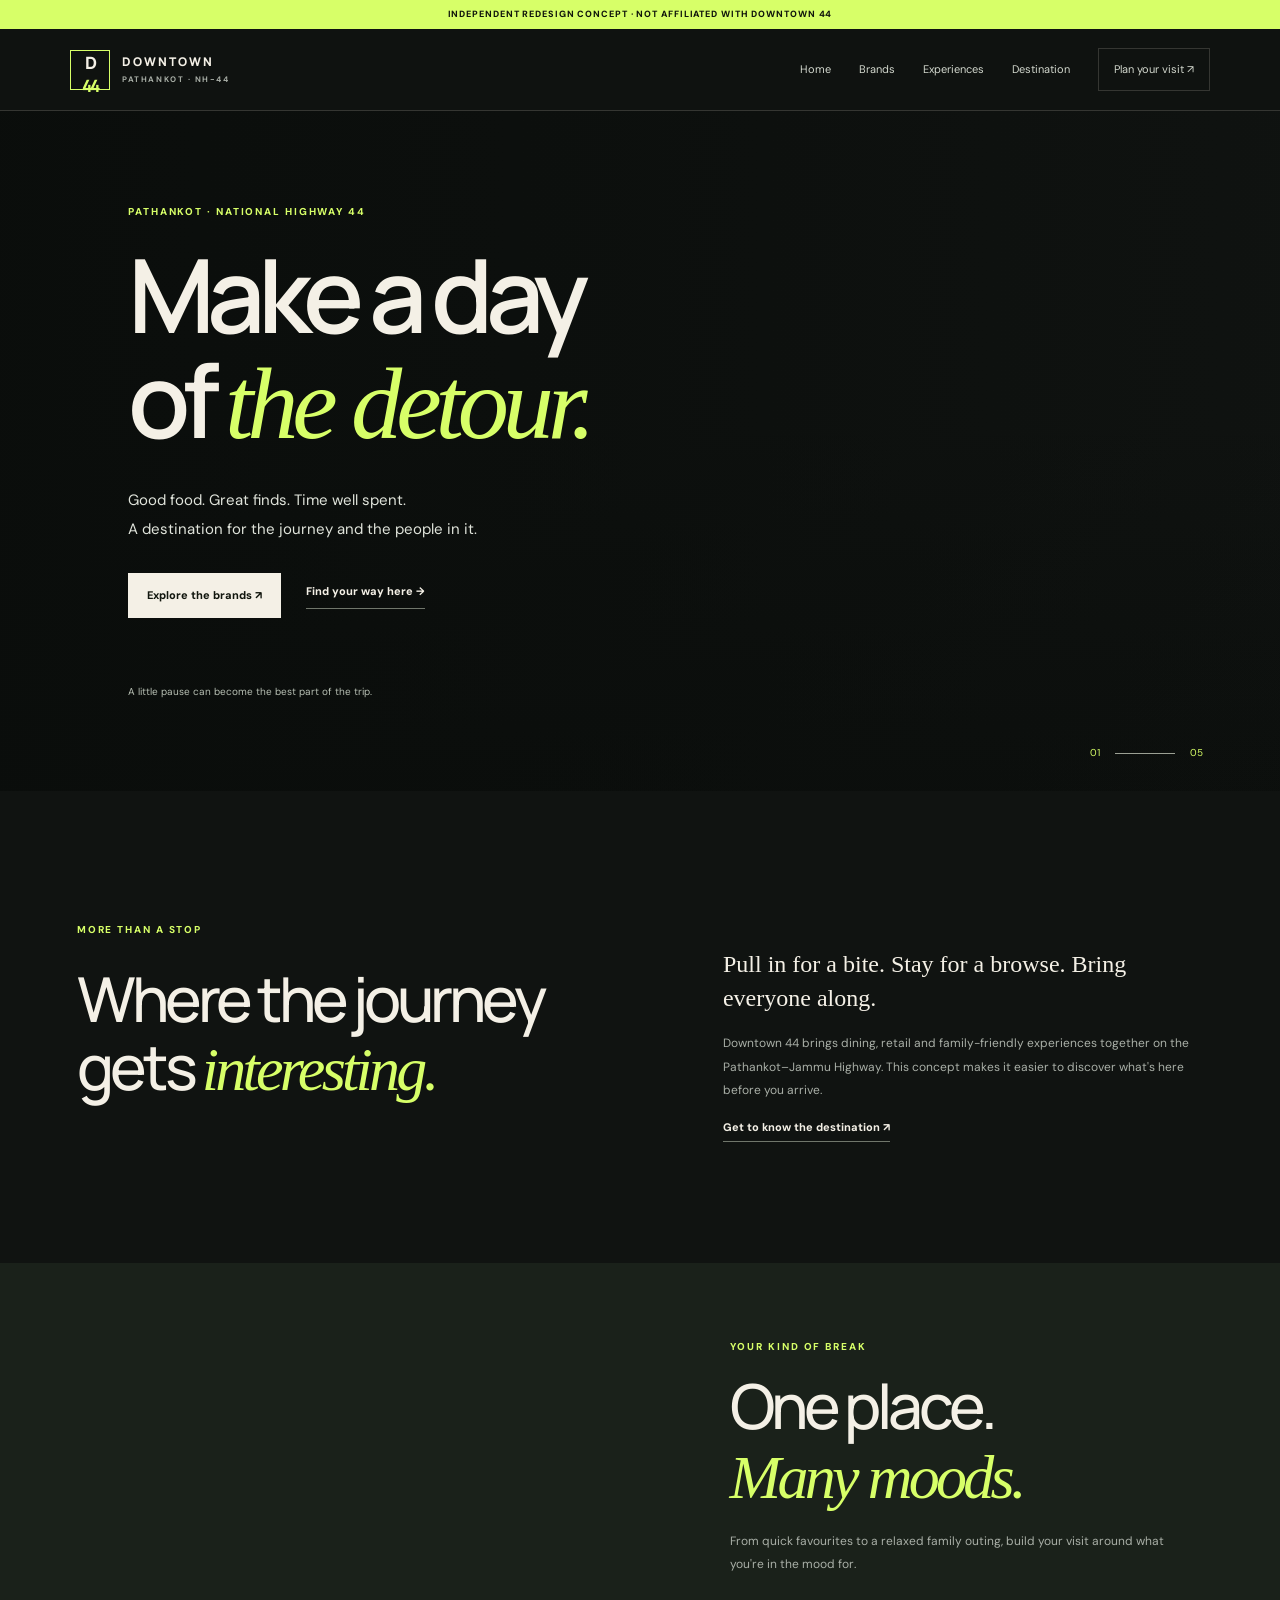
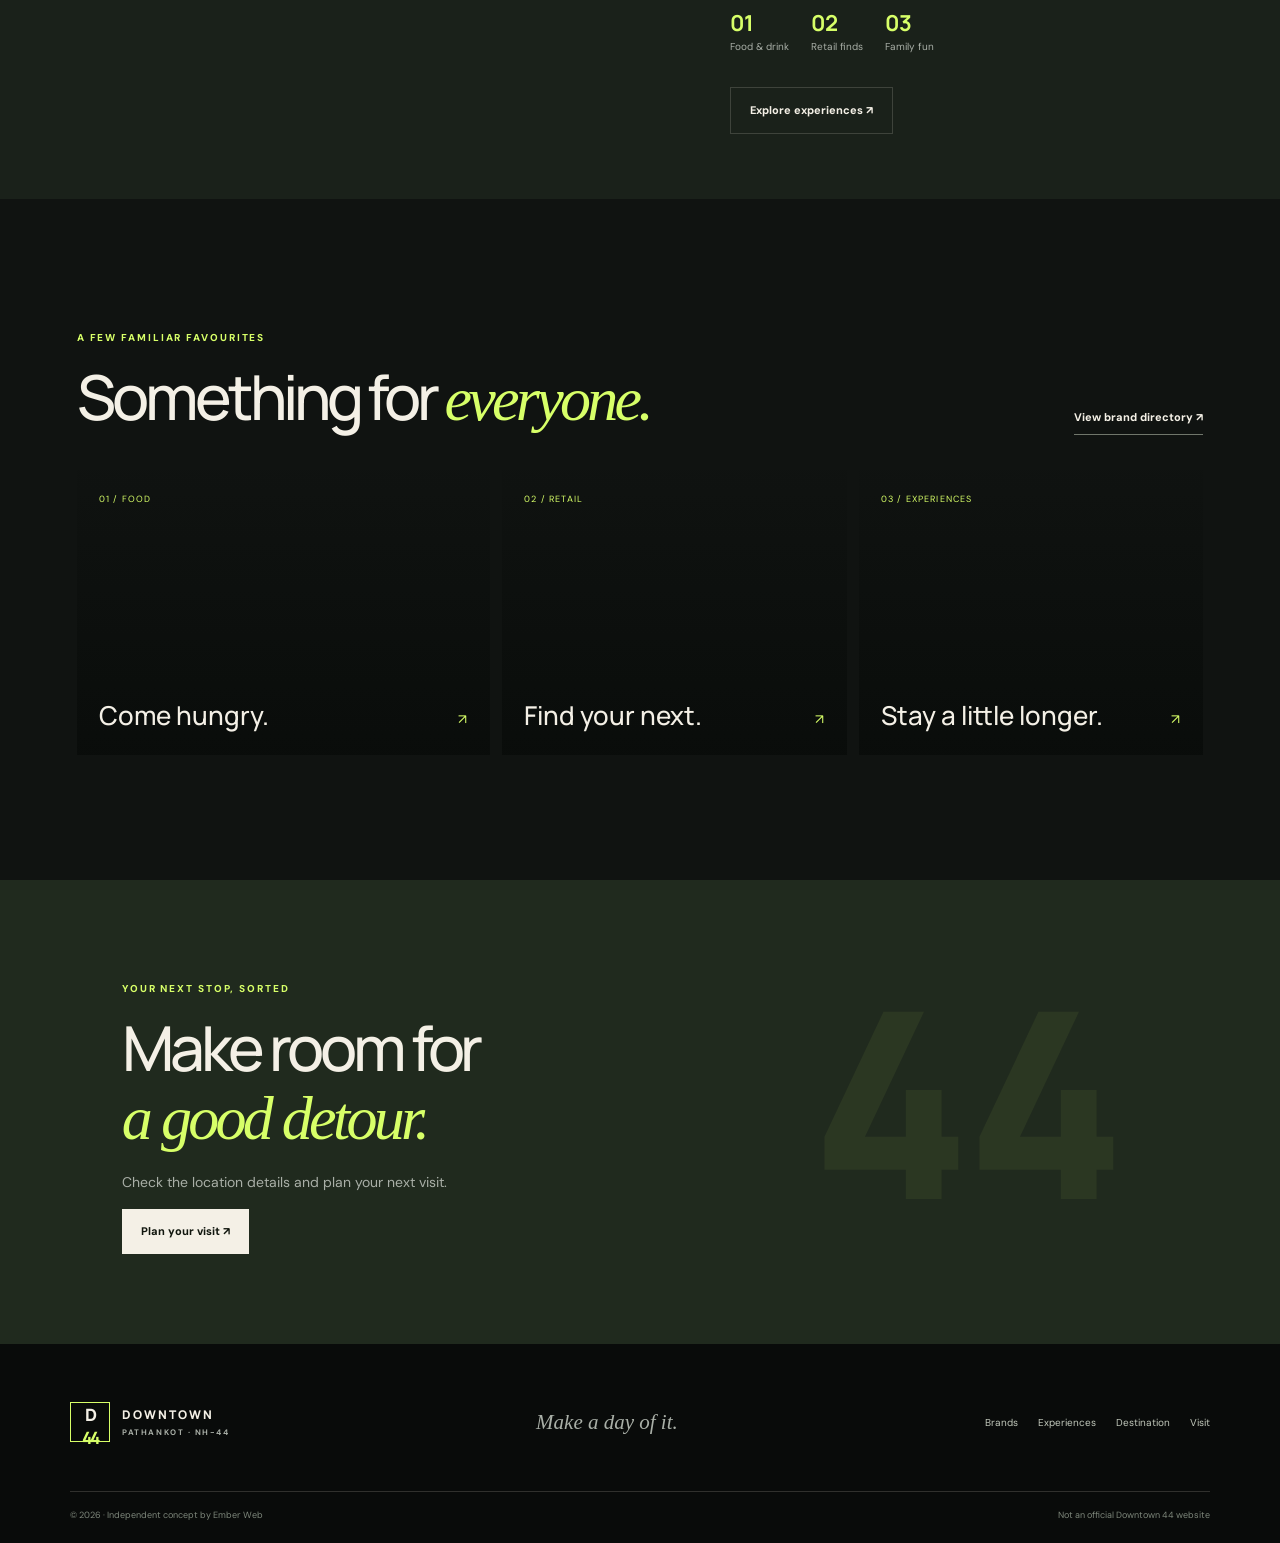
==== commit 82445d32: "Add files via upload" ====
--- a/index.html
+++ b/index.html
@@ -1,116 +1,8 @@
-<!DOCTYPE html>
-<html lang="en">
-<head>
-  <meta charset="UTF-8">
-  <meta name="viewport" content="width=device-width, initial-scale=1.0">
-  <meta name="theme-color" content="#111313">
-  <meta name="description" content="A concept website for Downtown 44 on NH-44 near Pathankot: discover food, shopping, family fun and EV charging.">
-  <title>Downtown 44 — Make the Stop Worth It</title>
-  <link rel="preconnect" href="https://fonts.googleapis.com">
-  <link rel="preconnect" href="https://fonts.gstatic.com" crossorigin>
-  <link href="https://fonts.googleapis.com/css2?family=DM+Sans:wght@400;500;600;700&family=Manrope:wght@400;500;600;700;800&display=swap" rel="stylesheet">
-  <link rel="stylesheet" href="style.css">
-  <script src="script.js" defer></script>
-</head>
-<body>
-  <div class="announcement"><span class="pulse"></span> PATHANKOT · NH-44 <span class="announcement-divider">/</span> YOUR NEXT FAVOURITE STOP</div>
-  <header class="header" id="top">
-    <a class="brand" href="#top" aria-label="Downtown 44 home"><span class="brand-symbol">D<span>44</span></span><span class="brand-word">DOWNTOWN<span>44</span></span></a>
-    <button class="menu-toggle" id="menuToggle" aria-label="Open navigation" aria-expanded="false">☰</button>
-    <nav class="nav" id="nav">
-      <a href="#discover">Discover</a><a href="#food">Food & drink</a><a href="#shopping">Shopping</a><a href="#fun">Fun</a><a href="#ev">EV charging</a>
-      <a class="nav-visit" href="#visit">Plan your visit <span>↗</span></a>
-    </nav>
-  </header>
-
-  <main>
-    <section class="hero" id="discover">
-      <div class="hero-image" role="img" aria-label="Modern lifestyle destination at golden hour"></div>
-      <div class="hero-shade"></div>
-      <div class="hero-content wrap">
-        <p class="eyebrow light"><span class="eyebrow-line"></span> A LITTLE MORE THAN A PIT STOP</p>
-        <h1>The journey<br>deserves a <em>destination.</em></h1>
-        <p class="hero-lead">Good food. Great finds. Family time. One memorable stop on NH-44.</p>
-        <div class="hero-buttons"><a class="btn btn-lime" href="#experiences">Explore Downtown <span>↘</span></a><a class="btn btn-glass" href="#visit">Find your way <span>↗</span></a></div>
-        <div class="hero-bottom"><span>PATHANKOT — JAMMU HIGHWAY</span><span class="hero-scroll">SCROLL TO DISCOVER <b>↓</b></span></div>
-      </div>
-      <div class="hero-side-label">DOWNTOWN 44 <span>·</span> MAKE TIME FOR MORE</div>
-    </section>
-
-    <section class="intro wrap section-pad" id="experiences">
-      <div class="intro-top reveal"><p class="eyebrow"><span class="eyebrow-line"></span> YOUR STOP, YOUR STORY</p><span class="section-number">01 / THE EXPERIENCE</span></div>
-      <div class="intro-grid reveal"><h2>One stop.<br><em>Many ways</em><br>to make a day.</h2><div class="intro-copy"><p>Whether you're heading towards the hills, meeting friends, or planning a family outing, Downtown 44 brings food, shopping and entertainment together along the Pathankot–Jammu Highway.</p><a class="under-link" href="#food">Find your kind of good time <span>↗</span></a></div></div>
-      <div class="category-grid">
-        <a class="category-card category-food reveal" href="#food"><div class="category-bg"></div><span class="category-index">01 / EAT</span><div class="category-info"><h3>Come hungry.</h3><span class="round-arrow">↗</span><p>From quick bites to long meals.</p></div></a>
-        <a class="category-card category-shop reveal" href="#shopping"><div class="category-bg"></div><span class="category-index">02 / SHOP</span><div class="category-info"><h3>Find your thing.</h3><span class="round-arrow">↗</span><p>Style, gifts and little discoveries.</p></div></a>
-        <a class="category-card category-fun reveal" href="#fun"><div class="category-bg"></div><span class="category-index">03 / PLAY</span><div class="category-info"><h3>Stay for the fun.</h3><span class="round-arrow">↗</span><p>Make the stop a shared memory.</p></div></a>
-      </div>
-    </section>
-
-    <section class="food-section section-pad" id="food">
-      <div class="wrap">
-        <div class="section-head reveal"><div><p class="eyebrow"><span class="eyebrow-line"></span> AROUND THE TABLE</p><h2>Cravings welcome.<br><em>Good taste guaranteed.</em></h2></div><p>Quick pit stop or a proper sit-down meal? Explore familiar favourites and discover what you're in the mood for.</p></div>
-        <div class="food-feature reveal">
-          <div class="food-photo"></div>
-          <div class="food-feature-copy"><span class="kicker">THE FOOD SCENE</span><h3>Make room<br>for one more.</h3><p>Bring the crew, grab a coffee, share a dessert or turn a highway break into the best part of the trip.</p><a class="under-link" href="#food-list">Explore food & drink <span>↘</span></a><span class="big-asterisk">✳</span></div>
-        </div>
-        <div class="brand-heading reveal" id="food-list"><h3>Something for every appetite.</h3><span>BRANDS LISTED ONLINE · AVAILABILITY MAY CHANGE</span></div>
-        <div class="brand-grid">
-          <article class="brand-card reveal"><div class="brand-photo photo-bbq"></div><div><span class="brand-type">BUFFET · GRILL</span><h4>Barbeque Nation</h4><p>Make a meal of it with a feast built for sharing.</p></div><span class="brand-arrow">↗</span></article>
-          <article class="brand-card reveal"><div class="brand-photo photo-coffee"></div><div><span class="brand-type">COFFEE · CAFE</span><h4>Starbucks</h4><p>Your coffee break, your way.</p></div><span class="brand-arrow">↗</span></article>
-          <article class="brand-card reveal"><div class="brand-photo photo-burger"></div><div><span class="brand-type">BURGERS · QUICK BITES</span><h4>Burger King</h4><p>A familiar favourite for a quick refuel.</p></div><span class="brand-arrow">↗</span></article>
-          <article class="brand-card reveal"><div class="brand-photo photo-pizza"></div><div><span class="brand-type">PIZZA · COMFORT FOOD</span><h4>Pizza Hut</h4><p>Easy to share. Hard not to love.</p></div><span class="brand-arrow">↗</span></article>
-          <article class="brand-card reveal"><div class="brand-photo photo-bakery"></div><div><span class="brand-type">BAKERY · DESSERTS</span><h4>Nik Baker's</h4><p>A sweet treat for the road—or right now.</p></div><span class="brand-arrow">↗</span></article>
-          <article class="brand-card reveal"><div class="brand-photo photo-momo"></div><div><span class="brand-type">MOMOS · QUICK BITES</span><h4>Wow! Momo</h4><p>Little bites with big flavour.</p></div><span class="brand-arrow">↗</span></article>
-          <article class="brand-card reveal"><div class="brand-photo photo-kfc"></div><div><span class="brand-type">CHICKEN · QUICK BITES</span><h4>KFC</h4><p>A crunchy classic for hungry travellers.</p></div><span class="brand-arrow">↗</span></article>
-          <article class="brand-card reveal"><div class="brand-photo photo-sweets"></div><div><span class="brand-type">SWEETS · SNACKS</span><h4>Haldiram's</h4><p>Indian favourites, snacks and something sweet.</p></div><span class="brand-arrow">↗</span></article>
-          <article class="brand-card reveal"><div class="brand-photo photo-icecream"></div><div><span class="brand-type">ICE CREAM · TREATS</span><h4>Baskin Robbins</h4><p>Because every good stop deserves dessert.</p></div><span class="brand-arrow">↗</span></article>
-          <article class="brand-card reveal"><div class="brand-photo photo-brew"></div><div><span class="brand-type">DINING · SOCIAL</span><h4>The Brew Estate</h4><p>A place to slow down and catch up.</p></div><span class="brand-arrow">↗</span></article>
-        </div>
-      </div>
-    </section>
-
-    <section class="shopping-section section-pad" id="shopping">
-      <div class="wrap">
-        <div class="section-head reveal"><div><p class="eyebrow"><span class="eyebrow-line"></span> THE GOOD FINDS</p><h2>Just browsing?<br><em>That's how it starts.</em></h2></div><p>From everyday essentials to gifts and lifestyle finds, take a little detour and see what catches your eye.</p></div>
-        <div class="shopping-layout">
-          <div class="shopping-main reveal"><div class="shopping-image"></div><div class="shopping-caption"><span>THE RETAIL EDIT / 01</span><h3>There's always<br>one more store.</h3></div></div>
-          <div class="shopping-side">
-            <article class="shop-item reveal"><span class="shop-symbol">M</span><div><span class="brand-type">FASHION · LIFESTYLE</span><h3>Meena Bazaar</h3><p>Explore occasionwear and traditional style.</p></div><span class="brand-arrow">↗</span></article>
-            <article class="shop-item reveal"><span class="shop-symbol">m</span><div><span class="brand-type">GIFTS · EVERYDAY FINDS</span><h3>Miniso</h3><p>Little things that make you smile.</p></div><span class="brand-arrow">↗</span></article>
-            <article class="shop-item reveal"><span class="shop-symbol">H</span><div><span class="brand-type">SWEETS · TREATS</span><h3>House of Candy</h3><p>A colourful stop for sweet cravings.</p></div><span class="brand-arrow">↗</span></article>
-            <article class="shop-item reveal"><span class="shop-symbol">E</span><div><span class="brand-type">OCCASIONWEAR</span><h3>Emerald</h3><p>Dress up for the moments that matter.</p></div><span class="brand-arrow">↗</span></article>
-            <p class="small-note">The online brand directory also lists Looks Salon. Store presence and operating status should be confirmed directly before visiting.</p>
-          </div>
-        </div>
-      </div>
-    </section>
-
-    <section class="fun-section section-pad" id="fun">
-      <div class="fun-image"></div><div class="fun-overlay"></div>
-      <div class="wrap fun-content reveal"><p class="eyebrow light"><span class="eyebrow-line"></span> GOOD TIMES, BUILT IN</p><h2>Not just a stop.<br><em>A reason to stay.</em></h2><p>Make space for play, laughter and time together. Explore the entertainment options listed for Downtown 44 and turn a quick break into a proper outing.</p><div class="fun-pills"><span>Family time</span><span>Games & play</span><span>Celebrations</span></div><a class="btn btn-lime" href="#visit">Plan your visit <span>↗</span></a></div>
-      <div class="fun-card reveal"><span class="kicker">LET'S PLAY</span><h3>GameZStop<br>Arena</h3><p>Check out the listed gaming and entertainment destination.</p><span class="fun-card-mark">✳</span></div>
-    </section>
-
-    <section class="ev-section section-pad" id="ev">
-      <div class="wrap ev-layout">
-        <div class="ev-copy reveal"><p class="eyebrow"><span class="eyebrow-line"></span> POWER YOUR NEXT MILE</p><h2>Charge up.<br><em>Take it easy.</em></h2><p>Driving electric on NH-44? Public listings indicate a Tata Power charging point at Downtown 44, making this a potential stop to top up while you take a break.</p><div class="ev-details"><div><span class="ev-icon">ϟ</span><span><b>EV charging</b><small>Public listings indicate CCS2 DC charging</small></span></div><div><span class="ev-icon">⌖</span><span><b>Pathankot–Jammu Highway</b><small>Downtown 44, Dadwal / Islampur area</small></span></div></div><p class="ev-warning">Please verify live charger status, connector availability, access and tariffs with the charging operator before setting out.</p><a class="btn btn-dark" href="https://www.google.com/maps/search/?api=1&query=Downtown+44+Pathankot+Jammu+Highway" target="_blank" rel="noopener">Get directions <span>↗</span></a></div>
-        <div class="ev-visual reveal"><div class="ev-photo"></div><div class="charge-badge"><span class="charge-bolt">ϟ</span><span><b>Recharge your ride.</b><small>Refresh yourself, too.</small></span></div><span class="ev-vertical">ELECTRIC MOBILITY / NH-44</span></div>
-      </div>
-    </section>
-
-    <section class="visit-section section-pad" id="visit">
-      <div class="wrap visit-layout">
-        <div class="visit-copy reveal"><p class="eyebrow light"><span class="eyebrow-line"></span> YOUR NEXT STOP STARTS HERE</p><h2>Make the stop<br><em>worth it.</em></h2><p>Find Downtown 44 on the Pathankot–Jammu Highway (NH-44), near Dadwal, Pathankot, Punjab.</p><a class="btn btn-lime" href="https://www.google.com/maps/search/?api=1&query=Pathankot+Downtown+44" target="_blank" rel="noopener">Open in Maps <span>↗</span></a></div>
-        <div class="map-card reveal"><div class="map-lines"></div><div class="map-pin"><span>D</span></div><div class="map-label"><span class="map-label-dot"></span><div><b>DOWNTOWN 44</b><small>Pathankot–Jammu Highway · NH-44</small></div></div><div class="map-road-label">NH-44</div></div>
-      </div>
-    </section>
-  </main>
-
-  <footer class="footer">
-    <div class="wrap footer-top"><a class="brand footer-brand" href="#top"><span class="brand-symbol">D<span>44</span></span><span class="brand-word">DOWNTOWN<span>44</span></span></a><p>Eat well. Find more. Stay a little longer.</p><a class="back-top" href="#top">BACK TO TOP ↑</a></div>
-    <div class="wrap footer-bottom"><span>© <span id="year"></span> Downtown 44 concept</span><span>Pathankot · NH-44 · Punjab, India</span></div>
-    <div class="demo-disclaimer">DEMO CONCEPT WEBSITE CREATED BY REVVYRO · FOR PRESENTATION PURPOSES ONLY. NOT AN OFFICIAL DOWNTOWN 44 WEBSITE. Brand names, images and descriptions are illustrative; details, tenant status, services and EV charging availability must be verified before publication.</div>
-  </footer>
-</body>
-</html>
+<!doctype html><html lang="en"><head><meta charset="utf-8"><meta name="viewport" content="width=device-width, initial-scale=1"><meta name="theme-color" content="#101311"><meta name="description" content="An independent multi-page website redesign concept for Pathankot Downtown 44."><title>Home | Downtown 44 Concept</title><link rel="preconnect" href="https://fonts.googleapis.com"><link rel="preconnect" href="https://fonts.gstatic.com" crossorigin><link href="https://fonts.googleapis.com/css2?family=DM+Sans:wght@400;500;600;700&family=Manrope:wght@400;500;600;700;800&display=swap" rel="stylesheet"><link rel="stylesheet" href="assets/css/style.css"><script defer src="assets/js/main.js"></script></head><body><div class="notice">INDEPENDENT REDESIGN CONCEPT · NOT AFFILIATED WITH DOWNTOWN 44</div>
+<header><a class="logo" href="index.html"><b>D<span>44</span></b><span>DOWNTOWN<small>PATHANKOT · NH-44</small></span></a><button class="hamb" aria-expanded="false" aria-label="Toggle navigation">☰</button><nav><a href="index.html">Home</a><a href="brands.html">Brands</a><a href="experiences.html">Experiences</a><a href="destination.html">Destination</a><a class="navbutton" href="visit.html">Plan your visit ↗</a></nav></header><main>
+<section class="hero"><div class="hero-photo"></div><div class="hero-content reveal"><p class="eyebrow">PATHANKOT · NATIONAL HIGHWAY 44</p><h1>Make a day<br>of <em>the detour.</em></h1><p class="lead">Good food. Great finds. Time well spent.<br>A destination for the journey and the people in it.</p><div class="actions"><a class="btn light" href="brands.html">Explore the brands ↗</a><a class="under" href="visit.html">Find your way here →</a></div><p class="hero-caption">A little pause can become the best part of the trip.</p></div><span class="hero-count">01 <i></i> 05</span></section>
+<section class="intro wrap reveal"><p class="eyebrow">MORE THAN A STOP</p><div class="split"><h2>Where the journey<br>gets <em>interesting.</em></h2><div><p class="serif">Pull in for a bite. Stay for a browse. Bring everyone along.</p><p>Downtown 44 brings dining, retail and family-friendly experiences together on the Pathankot–Jammu Highway. This concept makes it easier to discover what's here before you arrive.</p><a class="under" href="destination.html">Get to know the destination ↗</a></div></div></section>
+<section class="feature"><div class="feature-photo"></div><div class="feature-copy reveal"><p class="eyebrow">YOUR KIND OF BREAK</p><h2>One place.<br><em>Many moods.</em></h2><p>From quick favourites to a relaxed family outing, build your visit around what you're in the mood for.</p><div class="numbers"><span><b>01</b> Food & drink</span><span><b>02</b> Retail finds</span><span><b>03</b> Family fun</span></div><a class="btn outline" href="experiences.html">Explore experiences ↗</a></div></section>
+<section class="wrap brands-home"><div class="sectiontop"><div><p class="eyebrow">A FEW FAMILIAR FAVOURITES</p><h2>Something for <em>everyone.</em></h2></div><a class="under" href="brands.html">View brand directory ↗</a></div><div class="tiles"><a class="tile food reveal" href="brands.html#food"><small>01 / FOOD</small><b>Come hungry.</b><span>↗</span></a><a class="tile retail reveal" href="brands.html#retail"><small>02 / RETAIL</small><b>Find your next.</b><span>↗</span></a><a class="tile fun reveal" href="experiences.html"><small>03 / EXPERIENCES</small><b>Stay a little longer.</b><span>↗</span></a></div></section>
+<section class="cta"><div class="wrap reveal"><p class="eyebrow">YOUR NEXT STOP, SORTED</p><h2>Make room for<br><em>a good detour.</em></h2><p>Check the location details and plan your next visit.</p><a class="btn light" href="visit.html">Plan your visit ↗</a></div><b class="giant">44</b></section>
+</main><footer><div class="footmain"><a class="logo" href="index.html"><b>D<span>44</span></b><span>DOWNTOWN<small>PATHANKOT · NH-44</small></span></a><p>Make a day of it.</p><div><a href="brands.html">Brands</a><a href="experiences.html">Experiences</a><a href="destination.html">Destination</a><a href="visit.html">Visit</a></div></div><div class="footbottom"><span>© <span id="year"></span> · Independent concept by Ember Web</span><span>Not an official Downtown 44 website</span></div></footer></body></html>
--- a/assets/css/style.css
+++ b/assets/css/style.css
@@ -0,0 +1 @@
+ :root{--bg:#101311;--panel:#1a211a;--cream:#f4f0e6;--muted:#a9afa7;--acid:#d7ff68;--line:rgba(244,240,230,.16);--display:"Manrope",Arial,sans-serif;--body:"DM Sans",Arial,sans-serif;--serif:Georgia,serif}*{box-sizing:border-box}html{scroll-behavior:smooth}body{margin:0;background:var(--bg);color:var(--cream);font:14px/1.7 var(--body)}a{color:inherit;text-decoration:none}button{font:inherit}.notice{text-align:center;background:var(--acid);color:#10150b;padding:7px 10px;font-size:9px;font-weight:800;letter-spacing:.1em}header{height:82px;position:sticky;top:0;z-index:20;display:flex;align-items:center;justify-content:space-between;padding:0 5.5%;background:rgba(16,19,17,.96);border-bottom:1px solid var(--line);backdrop-filter:blur(15px)}.logo{display:flex;align-items:center;gap:12px}.logo>b{width:40px;height:40px;border:1px solid var(--acid);display:grid;place-items:center;font:800 17px var(--display);letter-spacing:-.1em}.logo>b span{color:var(--acid)}.logo>span{font:800 12px/1.2 var(--display);letter-spacing:.16em}.logo small{display:block;font:700 8px var(--body);letter-spacing:.19em;color:var(--muted);margin-top:5px}nav{display:flex;gap:28px;align-items:center;font-size:11px;color:#d3d8ce}nav a:not(.navbutton){position:relative}nav a:hover{color:var(--acid)}.navbutton{border:1px solid var(--line);padding:11px 15px}.hamb{display:none;background:none;color:var(--cream);border:0;font-size:22px}.wrap{width:min(1140px,88%);margin:auto}.hero{position:relative;min-height:680px;display:flex;align-items:center;overflow:hidden}.hero-photo{position:absolute;inset:0;background:url("https://images.unsplash.com/photo-1517248135467-4c7edcad34c4?auto=format&fit=crop&w=2200&q=88") center/cover;animation:zoom 22s alternate infinite}.hero:after{content:"";position:absolute;inset:0;background:linear-gradient(90deg,rgba(10,13,11,.94),rgba(10,13,11,.62) 47%,rgba(10,13,11,.12)),linear-gradient(0deg,rgba(10,13,11,.6),transparent 55%)}.hero-content{position:relative;z-index:1;margin-left:10%;padding:80px 0;width:75%}.eyebrow{font-size:10px;font-weight:800;letter-spacing:.19em;color:var(--acid);text-transform:uppercase}.hero h1,.pagehero h1{font:600 clamp(58px,8vw,108px)/.99 var(--display);letter-spacing:-.075em;margin:24px 0}.hero h1 em,.pagehero h1 em,h2 em{font:italic 400 1em var(--serif);color:var(--acid);letter-spacing:-.06em}.lead{font-size:15px;color:#e0e4db;line-height:1.9}.actions{display:flex;gap:25px;align-items:center;margin-top:30px;flex-wrap:wrap}.btn{display:inline-flex;align-items:center;padding:13px 19px;font-size:11px;font-weight:800;transition:transform .2s,border .2s}.btn:hover{transform:translateY(-2px)}.light{background:var(--cream);color:#11160e}.outline{border:1px solid var(--line)}.outline:hover{border-color:var(--acid)}.under{font-size:11px;font-weight:800;border-bottom:1px solid #70766b;padding-bottom:7px}.under:hover{color:var(--acid)}.hero-caption{margin-top:65px;font-size:10px;color:#b8c0b4}.hero-count{position:absolute;z-index:2;bottom:30px;right:6%;font-size:10px;color:var(--acid)}.hero-count i{display:inline-block;width:60px;height:1px;background:#9ba094;vertical-align:middle;margin:0 12px}.intro{padding-top:120px;padding-bottom:125px}.split{display:grid;grid-template-columns:1fr .9fr;gap:10%;align-items:start}.split h2,.sectiontop h2,.feature h2,.cta h2,.directory h2,.splitintro h2,.amenities h2,.visitlayout h2{font:500 clamp(38px,5vw,62px)/1.1 var(--display);letter-spacing:-.065em;margin:17px 0}.serif{font:24px/1.4 var(--serif);margin:0 0 17px}.split>div>p:not(.serif),.feature-copy>p:not(.eyebrow),.splitintro>div>p:not(.serif){font-size:12px;line-height:1.95;color:var(--muted)}.feature{display:grid;grid-template-columns:1fr 1fr;background:var(--panel);min-height:500px}.feature-photo{background:url("https://images.unsplash.com/photo-1559339352-11d035aa65de?auto=format&fit=crop&w=1300&q=85") center/cover;min-height:480px}.feature-copy{align-self:center;padding:65px clamp(30px,7vw,100px)}.numbers{display:flex;gap:22px;margin:32px 0}.numbers span{display:flex;flex-direction:column;font-size:10px;color:var(--muted)}.numbers b{font:700 22px var(--display);color:var(--acid)}.brands-home{padding-top:120px;padding-bottom:125px}.sectiontop{display:flex;justify-content:space-between;align-items:end;gap:30px;margin-bottom:35px}.sectiontop h2{margin-bottom:0}.tiles{display:grid;grid-template-columns:1.2fr 1fr 1fr;gap:12px}.tile{height:285px;padding:22px;display:flex;flex-direction:column;justify-content:space-between;background-position:center;background-size:cover;position:relative;isolation:isolate;overflow:hidden}.tile:before{content:"";position:absolute;inset:0;z-index:-1;background:linear-gradient(0deg,rgba(9,12,10,.92),rgba(9,12,10,.08));transition:transform .5s}.tile:hover:before{transform:scale(1.08)}.food{background-image:url("https://images.unsplash.com/photo-1515003197210-e0cd7184f8b5?auto=format&fit=crop&w=900&q=80")}.retail{background-image:url("https://images.unsplash.com/photo-1441986300917-64674bd600d8?auto=format&fit=crop&w=900&q=80")}.fun{background-image:url("https://images.unsplash.com/photo-1511882150382-421056c89033?auto=format&fit=crop&w=900&q=80")}.tile small{font-size:9px;color:var(--acid);letter-spacing:.13em}.tile b{font:500 26px var(--display)}.tile span{position:absolute;bottom:23px;right:23px;color:var(--acid)}.cta{background:#202a1e;padding:90px 6%;position:relative;overflow:hidden}.cta .wrap{position:relative;z-index:1;margin-left:4%}.cta> .giant,.giant{position:absolute;right:12%;top:25%;font:800 260px/.8 var(--display);color:rgba(215,255,104,.06)}.cta p:not(.eyebrow){color:var(--muted)}footer{background:#090b0a;padding:45px 5.5% 20px}.footmain{display:flex;justify-content:space-between;align-items:center;gap:25px;flex-wrap:wrap;padding-bottom:35px}.footmain>p{font:italic 21px var(--serif);color:var(--muted)}.footmain>div{display:flex;gap:20px;font-size:10px;color:#c2c9bc}.footbottom{border-top:1px solid var(--line);padding-top:16px;display:flex;justify-content:space-between;gap:15px;flex-wrap:wrap;color:#7e877b;font-size:9px}.pagehero{position:relative;min-height:470px;display:flex;align-items:center;overflow:hidden;background-size:cover;background-position:center}.pagehero:before{content:"";position:absolute;inset:0;background:linear-gradient(90deg,rgba(9,12,10,.92),rgba(9,12,10,.5)),linear-gradient(0deg,rgba(9,12,10,.5),transparent)}.pagehero .wrap{position:relative;padding:75px 0}.pagehero h1{font-size:clamp(55px,7vw,85px)}.pagehero .wrap>p:not(.eyebrow){max-width:480px;color:#d4d8ce}.brands-hero{background-image:url("https://images.unsplash.com/photo-1517248135467-4c7edcad34c4?auto=format&fit=crop&w=1800&q=85")}.exp-hero{background-image:url("https://images.unsplash.com/photo-1519671482749-fd09be7ccebf?auto=format&fit=crop&w=1800&q=85")}.destination-hero{background-image:url("https://images.unsplash.com/photo-1511818966892-d7d671e672a2?auto=format&fit=crop&w=1800&q=85")}.visit-hero{background-image:url("https://images.unsplash.com/photo-1519501025264-65ba15a82390?auto=format&fit=crop&w=1800&q=85")}.crumb{font-size:10px;color:var(--acid);margin-top:30px}.crumb a{color:#c9cec4}.directory{padding-top:80px;padding-bottom:95px}.sectiontop>p{max-width:390px;color:var(--muted);font-size:12px}.filters{display:flex;gap:8px;flex-wrap:wrap;margin:30px 0 22px}.filters button{border:1px solid var(--line);padding:10px 14px;background:none;color:var(--cream);font-size:10px;cursor:pointer}.filters button.selected,.filters button:hover{background:var(--acid);border-color:var(--acid);color:#11160e}.brandgrid{display:grid;grid-template-columns:repeat(4,1fr);border-top:1px solid var(--line);border-left:1px solid var(--line)}.brandcard{padding:18px;min-height:170px;border-right:1px solid var(--line);border-bottom:1px solid var(--line);transition:background .2s}.brandcard:hover{background:var(--panel)}.brandcard[hidden]{display:none}.brandcard small{font-size:8px;letter-spacing:.12em;color:var(--acid)}.brandcard>b{display:block;font:600 21px var(--display);color:var(--acid);margin:14px 0 8px}.brandcard h3{font-size:12px;line-height:1.5;margin:0 0 4px}.brandcard p,.fine{font-size:10px;color:var(--muted)}.fine{line-height:1.8;margin-top:22px}.slim,.quote{text-align:center;padding:70px 15px;background:var(--panel)}.slim h2,.quote h2{font:500 clamp(32px,4vw,48px)/1.1 var(--display);letter-spacing:-.06em;margin:15px 0 25px}.experience-list{padding-top:70px;padding-bottom:85px}.experience{display:grid;grid-template-columns:1fr 1fr;gap:8%;align-items:center;padding:25px 0 60px;margin-bottom:30px;border-bottom:1px solid var(--line)}.experience.reverse .expimage{order:2}.expimage{height:350px;background-size:cover;background-position:center}.dining{background-image:url("https://images.unsplash.com/photo-1414235077428-338989a2e8c0?auto=format&fit=crop&w=1200&q=85")}.shopping{background-image:url("https://images.unsplash.com/photo-1483985988355-763728e1935b?auto=format&fit=crop&w=1200&q=85")}.play{background-image:url("https://images.unsplash.com/photo-1511882150382-421056c89033?auto=format&fit=crop&w=1200&q=85")}.experience h2{font:500 clamp(34px,4vw,50px)/1.12 var(--display);letter-spacing:-.06em;margin:15px 0}.experience p:not(.eyebrow){font-size:12px;line-height:1.9;color:var(--muted)}.callout{padding:75px 8%;background:#202a1e}.callout h2{font:500 45px/1.1 var(--display);margin:15px 0}.callout>p:not(.eyebrow){color:var(--muted);max-width:650px;font-size:12px}.splitintro{padding-top:90px;padding-bottom:100px;display:grid;grid-template-columns:1fr 1fr;gap:10%}.splitintro>div:last-child{padding-top:25px}.amenities{background:#171d18;padding:80px 0}.amenitygrid{display:grid;grid-template-columns:repeat(3,1fr);border-top:1px solid var(--line);border-left:1px solid var(--line);margin-top:30px}.amenitygrid article{padding:23px;min-height:190px;border-right:1px solid var(--line);border-bottom:1px solid var(--line)}.amenitygrid small{display:block;font-size:9px;color:var(--acid)}.amenitygrid b{display:block;font-size:24px;color:var(--acid);margin:14px 0 5px}.amenitygrid h3{font:600 16px var(--display);margin:0 0 7px}.amenitygrid p{font-size:11px;color:var(--muted);margin:0}.quote{background:#222c20}.visitlayout{padding-top:90px;padding-bottom:100px;display:grid;grid-template-columns:1fr .9fr;gap:10%;align-items:start}.visitlayout .serif{margin:20px 0}.info{padding:18px 0;border-bottom:1px solid var(--line)}.info small{font-size:9px;letter-spacing:.12em;color:var(--acid)}.info p{font-size:12px;margin:5px 0}.visitcard{background:var(--panel)}.visitimage{height:210px;background:url("https://images.unsplash.com/photo-1519501025264-65ba15a82390?auto=format&fit=crop&w=1000&q=85") center/cover}.visitcard>div:last-child{padding:25px}.visitcard h3{font:500 25px/1.2 var(--display)}.visitcard ul{padding-left:18px;color:var(--muted);font-size:11px;line-height:2}.reveal{opacity:0;transform:translateY(18px);transition:opacity .7s ease,transform .7s ease}.reveal.visible{opacity:1;transform:translateY(0)}@keyframes zoom{to{transform:scale(1.08)}}@media(prefers-reduced-motion:reduce){*,*:before,*:after{animation:none!important;transition:none!important;scroll-behavior:auto!important}.reveal{opacity:1;transform:none}}@media(max-width:850px){nav{gap:14px}.navbutton{padding:9px}.brandgrid{grid-template-columns:repeat(3,1fr)}.feature-copy{padding:45px 30px}.footmain>div{width:100%}}@media(max-width:650px){header{height:68px;padding:0 5%}.logo>b{width:35px;height:35px}.logo>span{font-size:10px}.hamb{display:block}nav{display:none;position:absolute;top:68px;left:0;right:0;background:#101311;padding:18px 6% 24px;flex-direction:column;align-items:stretch;gap:17px;border-bottom:1px solid var(--line)}nav.open{display:flex}.navbutton{text-align:center}.hero{min-height:630px;align-items:end}.hero-content{margin-left:6%;width:88%;padding:85px 0}.hero h1{font-size:clamp(55px,15vw,80px)}.lead{font-size:13px}.actions{align-items:flex-start;flex-direction:column;gap:18px}.hero-caption{margin-top:38px}.intro,.brands-home{padding-top:75px;padding-bottom:80px}.split,.splitintro,.visitlayout{grid-template-columns:1fr;gap:22px}.split h2,.sectiontop h2,.feature h2,.cta h2,.directory h2,.splitintro h2,.amenities h2,.visitlayout h2{font-size:42px}.feature{grid-template-columns:1fr}.feature-photo{min-height:270px}.feature-copy{padding:45px 7% 55px}.sectiontop{align-items:flex-start;flex-direction:column}.tiles{grid-template-columns:1fr}.tile{height:245px}.cta{padding:65px 6%}.giant{font-size:160px;right:2%;top:30%}.footmain{align-items:flex-start;flex-direction:column}.footmain>p{margin:0}.footmain>div{gap:14px 18px;flex-wrap:wrap}.footbottom{flex-direction:column}.pagehero{min-height:430px}.pagehero h1{font-size:clamp(50px,13vw,70px)}.directory{padding-top:60px;padding-bottom:70px}.brandgrid{grid-template-columns:repeat(2,minmax(0,1fr))}.brandcard{padding:13px;min-height:155px}.experience{grid-template-columns:1fr;gap:24px;padding-bottom:40px}.experience.reverse .expimage{order:0}.expimage{height:250px}.experience h2{font-size:37px}.splitintro{padding-top:65px;padding-bottom:70px}.splitintro>div:last-child{padding-top:0}.amenities{padding:60px 0}.amenitygrid{grid-template-columns:repeat(2,minmax(0,1fr))}.amenitygrid article{padding:15px;min-height:170px}.callout{padding:60px 7%}.callout h2{font-size:38px}.visitlayout{padding-top:60px;padding-bottom:70px;gap:35px}.visitimage{height:175px}}
